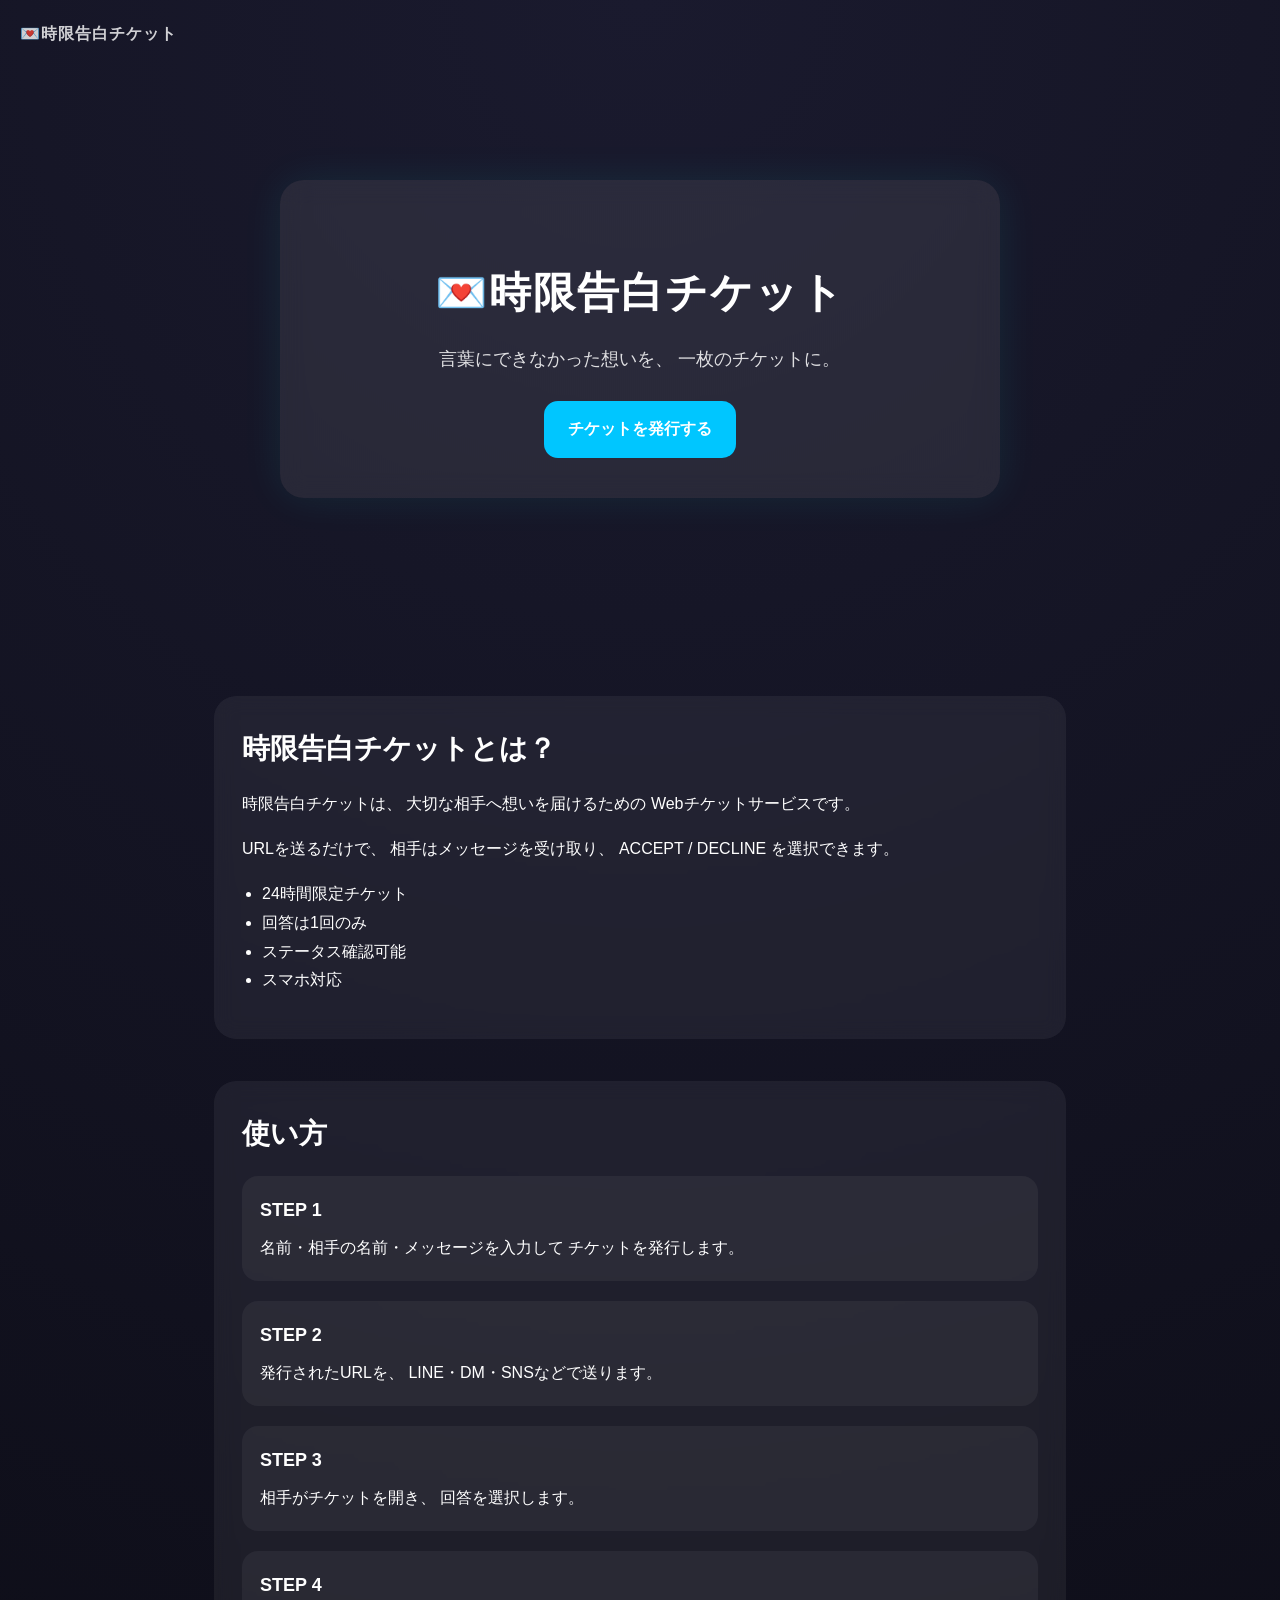
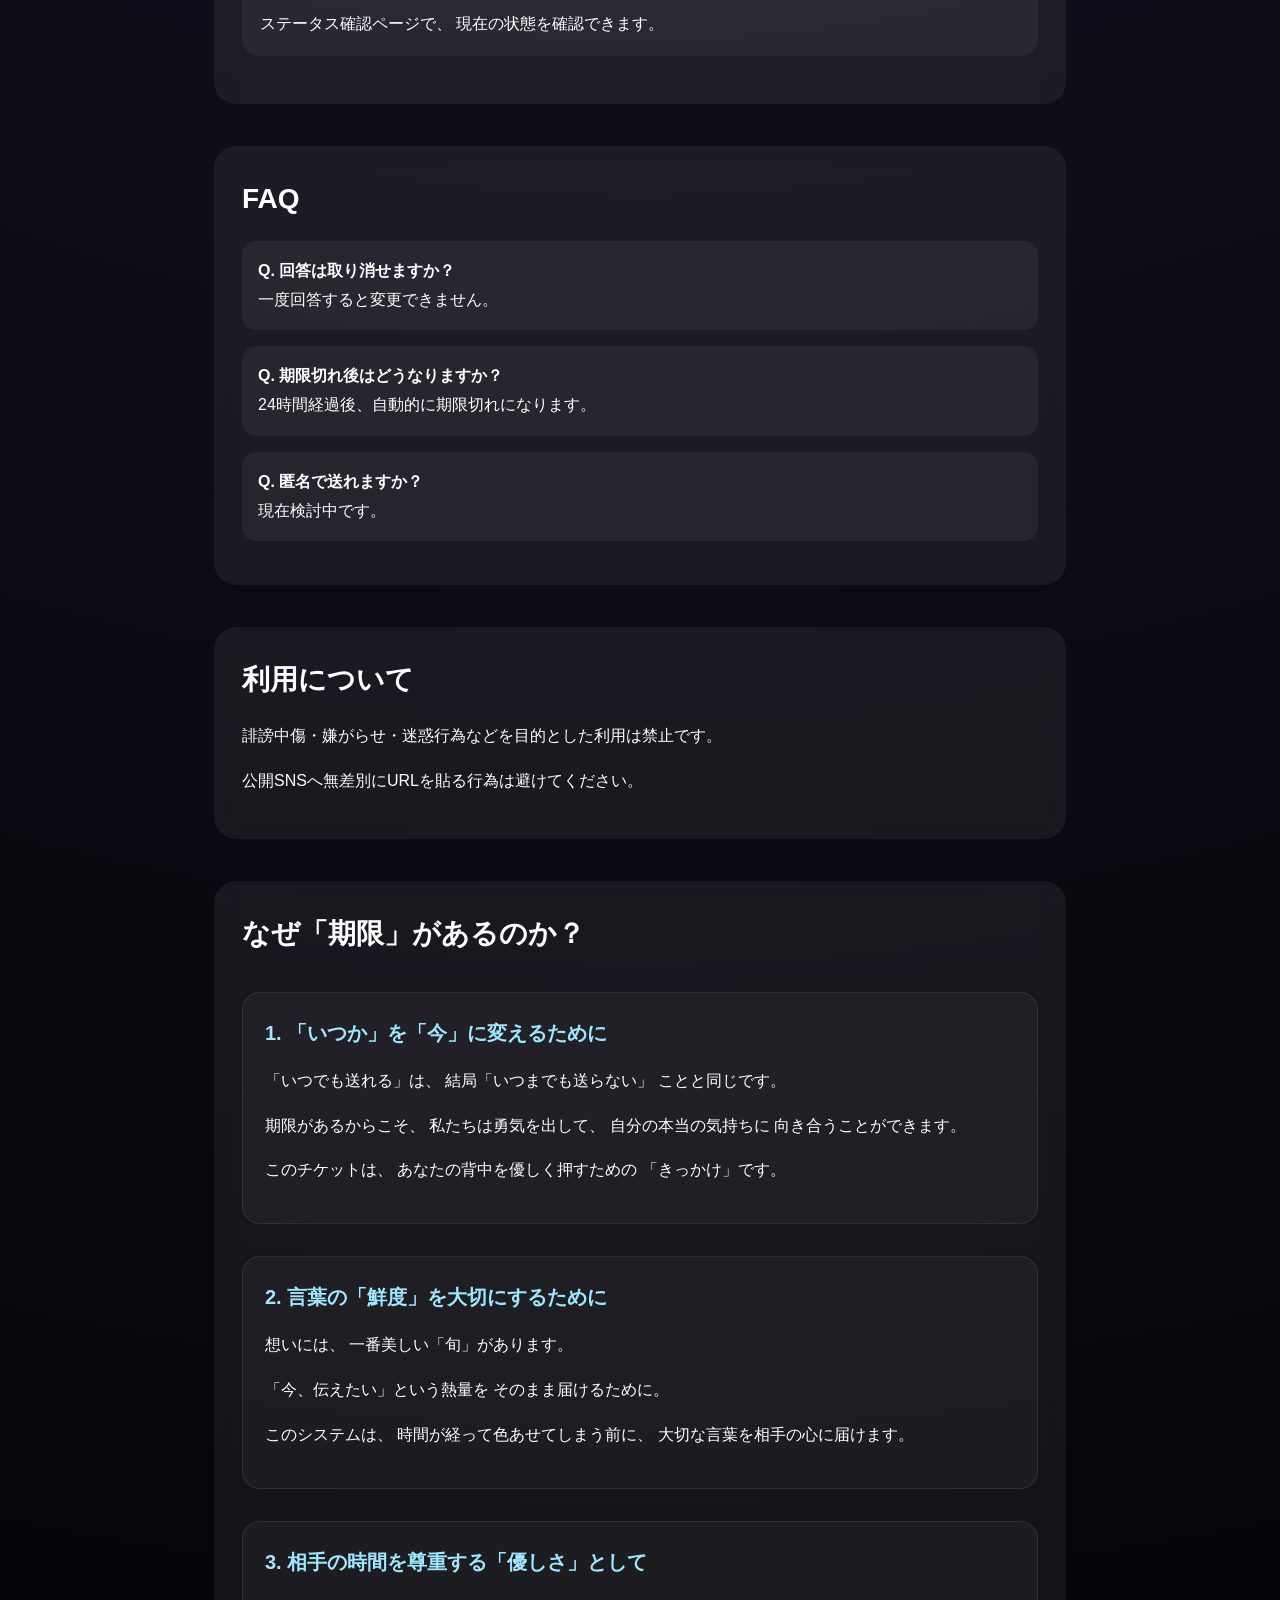
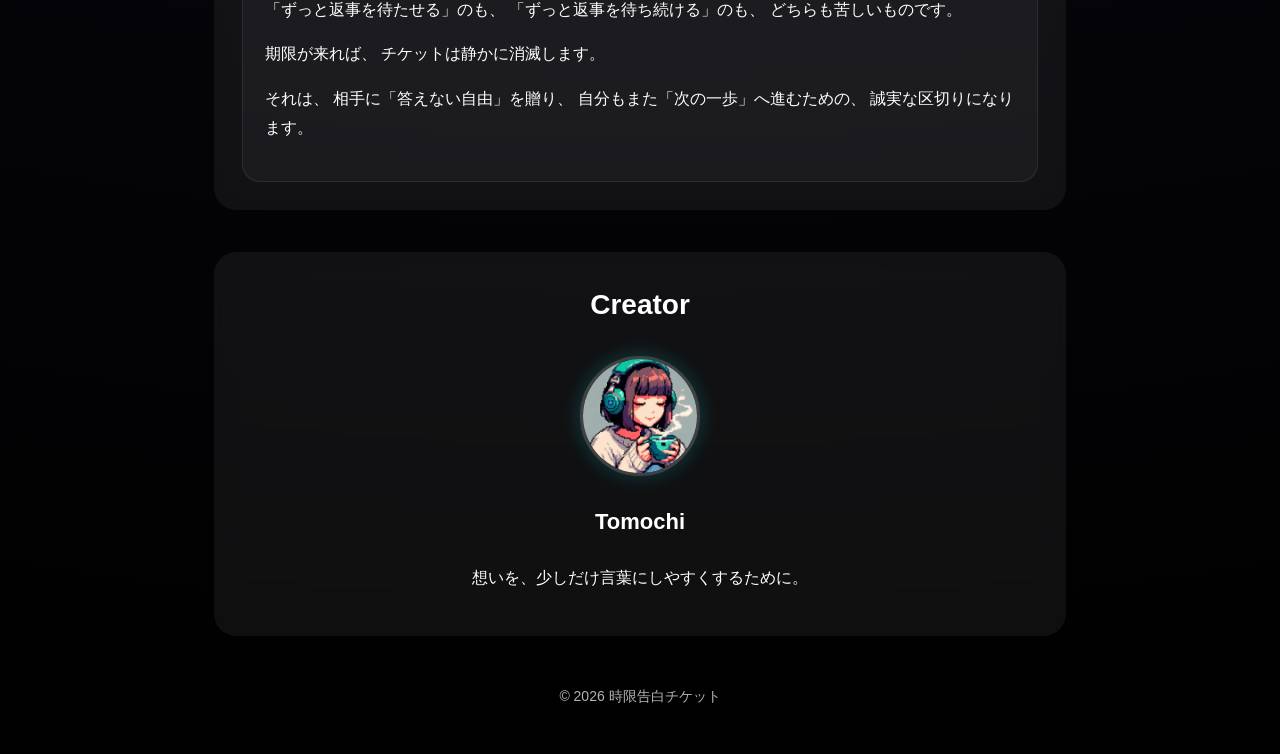
==== about.html @ 3f628248 "Update about.html" ====
<!DOCTYPE html>
<html lang="ja">
<head>
<meta charset="UTF-8">
<meta name="viewport" content="width=device-width, initial-scale=1.0">

  <link
  rel="icon"
  type="image/png"
  href="favicon.png">
  
<title>⏰時限告白チケット | About</title>

<style>
*{
  box-sizing:border-box;
}

body{
  margin:0;
  font-family:sans-serif;
  background:
    radial-gradient(circle at top,#1a1a2e,#000);
  color:white;
  line-height:1.8;
}

.container{
  width:100%;
  max-width:900px;
  margin:auto;
  padding:24px;
}

.hero{
  min-height:70vh;
  display:flex;
  align-items:center;
  justify-content:center;
  text-align:center;
}

.hero-box{
  width:100%;
  max-width:720px;
  padding:40px 28px;
  border-radius:24px;
  background:rgba(255,255,255,0.08);
  backdrop-filter:blur(12px);
  box-shadow:0 0 40px rgba(0,255,255,0.08);
}

h1{
  font-size:42px;
  margin-bottom:12px;
  letter-spacing:2px;
}

.subtitle{
  font-size:18px;
  opacity:0.85;
}

.section{
  margin-top:42px;
  padding:28px;
  border-radius:22px;
  background:rgba(255,255,255,0.06);
  backdrop-filter:blur(10px);
}

.section h2{
  margin-top:0;
  font-size:28px;
  margin-bottom:16px;
}

.step{
  margin-bottom:20px;
  padding:18px;
  border-radius:16px;
  background:rgba(255,255,255,0.05);
}

.step-title{
  font-weight:bold;
  margin-bottom:8px;
  font-size:18px;
}

.faq{
  margin-bottom:16px;
  padding:16px;
  border-radius:14px;
  background:rgba(255,255,255,0.05);
}

.footer{
  text-align:center;
  margin:48px 0 20px;
  opacity:0.7;
  font-size:14px;
}

.button-area{
  margin-top:26px;
}

.button{
  display:inline-block;
  padding:14px 24px;
  border-radius:14px;
  text-decoration:none;
  background:#00c6ff;
  color:white;
  font-weight:bold;
  transition:0.2s;
}

.button:hover{
  transform:scale(1.05);
}

ul{
  padding-left:20px;
}

@media(max-width:600px){

  h1{
    font-size:32px;
  }

  .hero-box{
    padding:28px 20px;
  }

  .section{
    padding:22px;
  }
}
.creator{

  text-align:center;
}

.creator-icon{

  width:120px;
  height:120px;

  border-radius:50%;

  object-fit:cover;

  margin-top:10px;

  border:3px solid rgba(255,255,255,0.2);

  box-shadow:0 0 20px rgba(0,255,255,0.2);
}

.creator-name{

  font-size:22px;
  font-weight:bold;

  margin-top:16px;
}
.home-link{

  position:fixed;

  top:20px;
  left:20px;

  color:white;

  text-decoration:none;

  font-weight:bold;

  letter-spacing:1px;

  opacity:0.8;

  z-index:1000;
}

.home-link:hover{

  opacity:1;
}  

.concept-block{

  margin-top:32px;

  padding:22px;

  border-radius:18px;

  background:
    rgba(255,255,255,0.04);

  border:
    1px solid rgba(255,255,255,0.08);
}

.concept-title{

  font-size:20px;

  font-weight:bold;

  margin-bottom:14px;

  color:#9fe7ff;
}
  
</style>
</head>

<body>
  <a href="index.html" class="home-link">
  💌時限告白チケット
</a>

<div class="container">

  <section class="hero">

    <div class="hero-box">

      <h1>💌時限告白チケット</h1>

      <div class="subtitle">
        言葉にできなかった想いを、
        一枚のチケットに。
      </div>

      <div class="button-area">
        <a class="button" href="index.html">
          チケットを発行する
        </a>
      </div>

    </div>

  </section>

  <section class="section">

    <h2>時限告白チケットとは？</h2>

    <p>
      時限告白チケットは、
      大切な相手へ想いを届けるための
      Webチケットサービスです。
    </p>

    <p>
      URLを送るだけで、
      相手はメッセージを受け取り、
      ACCEPT / DECLINE を選択できます。
    </p>

    <ul>
      <li>24時間限定チケット</li>
      <li>回答は1回のみ</li>
      <li>ステータス確認可能</li>
      <li>スマホ対応</li>
    </ul>

  </section>

  <section class="section">

    <h2>使い方</h2>

    <div class="step">
      <div class="step-title">
        STEP 1
      </div>

      名前・相手の名前・メッセージを入力して
      チケットを発行します。
    </div>

    <div class="step">
      <div class="step-title">
        STEP 2
      </div>

      発行されたURLを、
      LINE・DM・SNSなどで送ります。
    </div>

    <div class="step">
      <div class="step-title">
        STEP 3
      </div>

      相手がチケットを開き、
      回答を選択します。
    </div>

    <div class="step">
      <div class="step-title">
        STEP 4
      </div>

      ステータス確認ページで、
      現在の状態を確認できます。
    </div>

  </section>

  <section class="section">

    <h2>FAQ</h2>

    <div class="faq">
      <strong>Q. 回答は取り消せますか？</strong><br>
      一度回答すると変更できません。
    </div>

    <div class="faq">
      <strong>Q. 期限切れ後はどうなりますか？</strong><br>
      24時間経過後、自動的に期限切れになります。
    </div>

    <div class="faq">
      <strong>Q. 匿名で送れますか？</strong><br>
      現在検討中です。
    </div>

  </section>

  <section class="section">

    <h2>利用について</h2>

    <p>
      誹謗中傷・嫌がらせ・迷惑行為などを目的とした利用は禁止です。
    </p>

    <p>
      公開SNSへ無差別にURLを貼る行為は避けてください。
    </p>

  </section>
<section class="section concept">

  <h2>
    なぜ「期限」があるのか？
  </h2>

  <div class="concept-block">

    <div class="concept-title">
      1. 「いつか」を「今」に変えるために
    </div>

    <p>
      「いつでも送れる」は、
      結局「いつまでも送らない」
      ことと同じです。
    </p>

    <p>
      期限があるからこそ、
      私たちは勇気を出して、
      自分の本当の気持ちに
      向き合うことができます。
    </p>

    <p>
      このチケットは、
      あなたの背中を優しく押すための
      「きっかけ」です。
    </p>

  </div>

  <div class="concept-block">

    <div class="concept-title">
      2. 言葉の「鮮度」を大切にするために
    </div>

    <p>
      想いには、
      一番美しい「旬」があります。
    </p>

    <p>
      「今、伝えたい」という熱量を
      そのまま届けるために。
    </p>

    <p>
      このシステムは、
      時間が経って色あせてしまう前に、
      大切な言葉を相手の心に届けます。
    </p>

  </div>

  <div class="concept-block">

    <div class="concept-title">
      3. 相手の時間を尊重する「優しさ」として
    </div>

    <p>
      「ずっと返事を待たせる」のも、
      「ずっと返事を待ち続ける」のも、
      どちらも苦しいものです。
    </p>

    <p>
      期限が来れば、
      チケットは静かに消滅します。
    </p>

    <p>
      それは、
      相手に「答えない自由」を贈り、
      自分もまた「次の一歩」へ進むための、
      誠実な区切りになります。
    </p>

  </div>

</section>
<section class="section creator">

  <h2>Creator</h2>

  <img
    src="icon.jpg"
    class="creator-icon">

  <p class="creator-name">
    Tomochi
  </p>

  <p>
    想いを、少しだけ言葉にしやすくするために。
  </p>

</section>

  <div class="footer">
    © 2026 時限告白チケット
  </div>

</div>

</body>
</html>
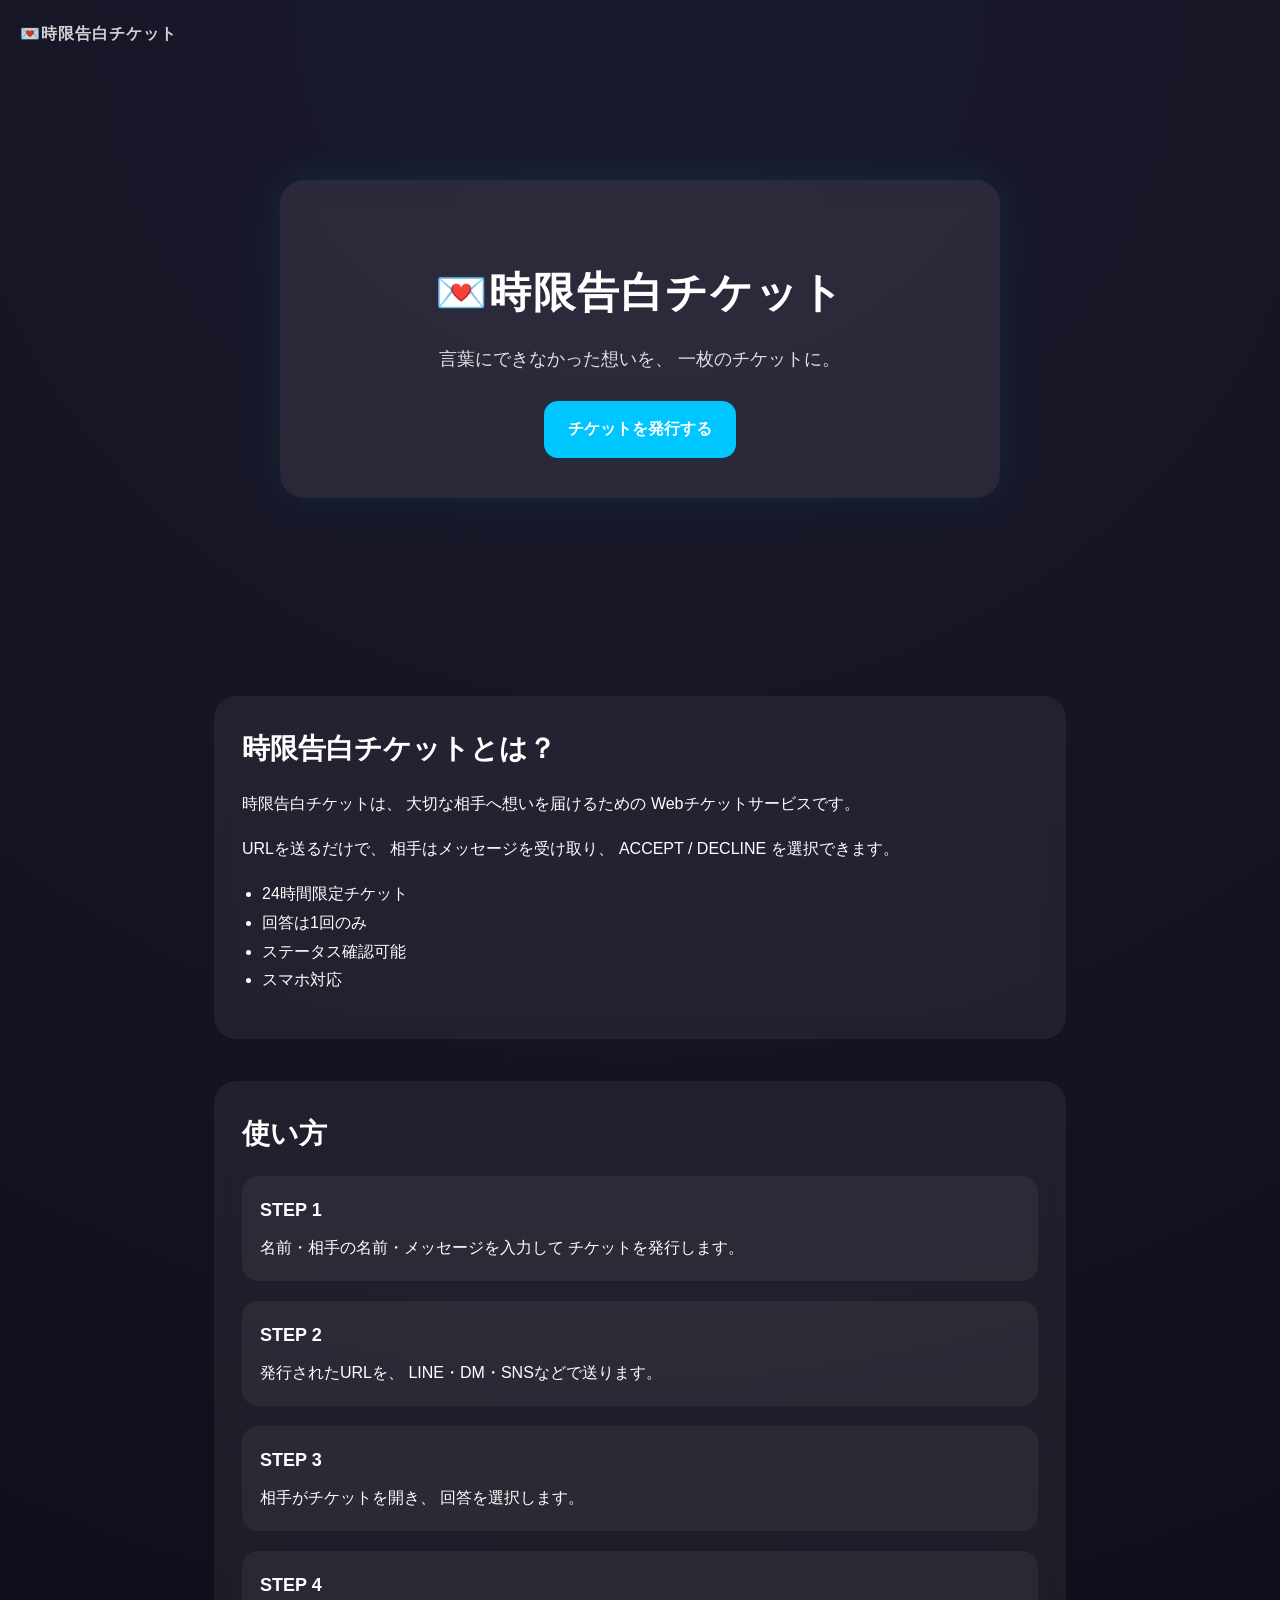
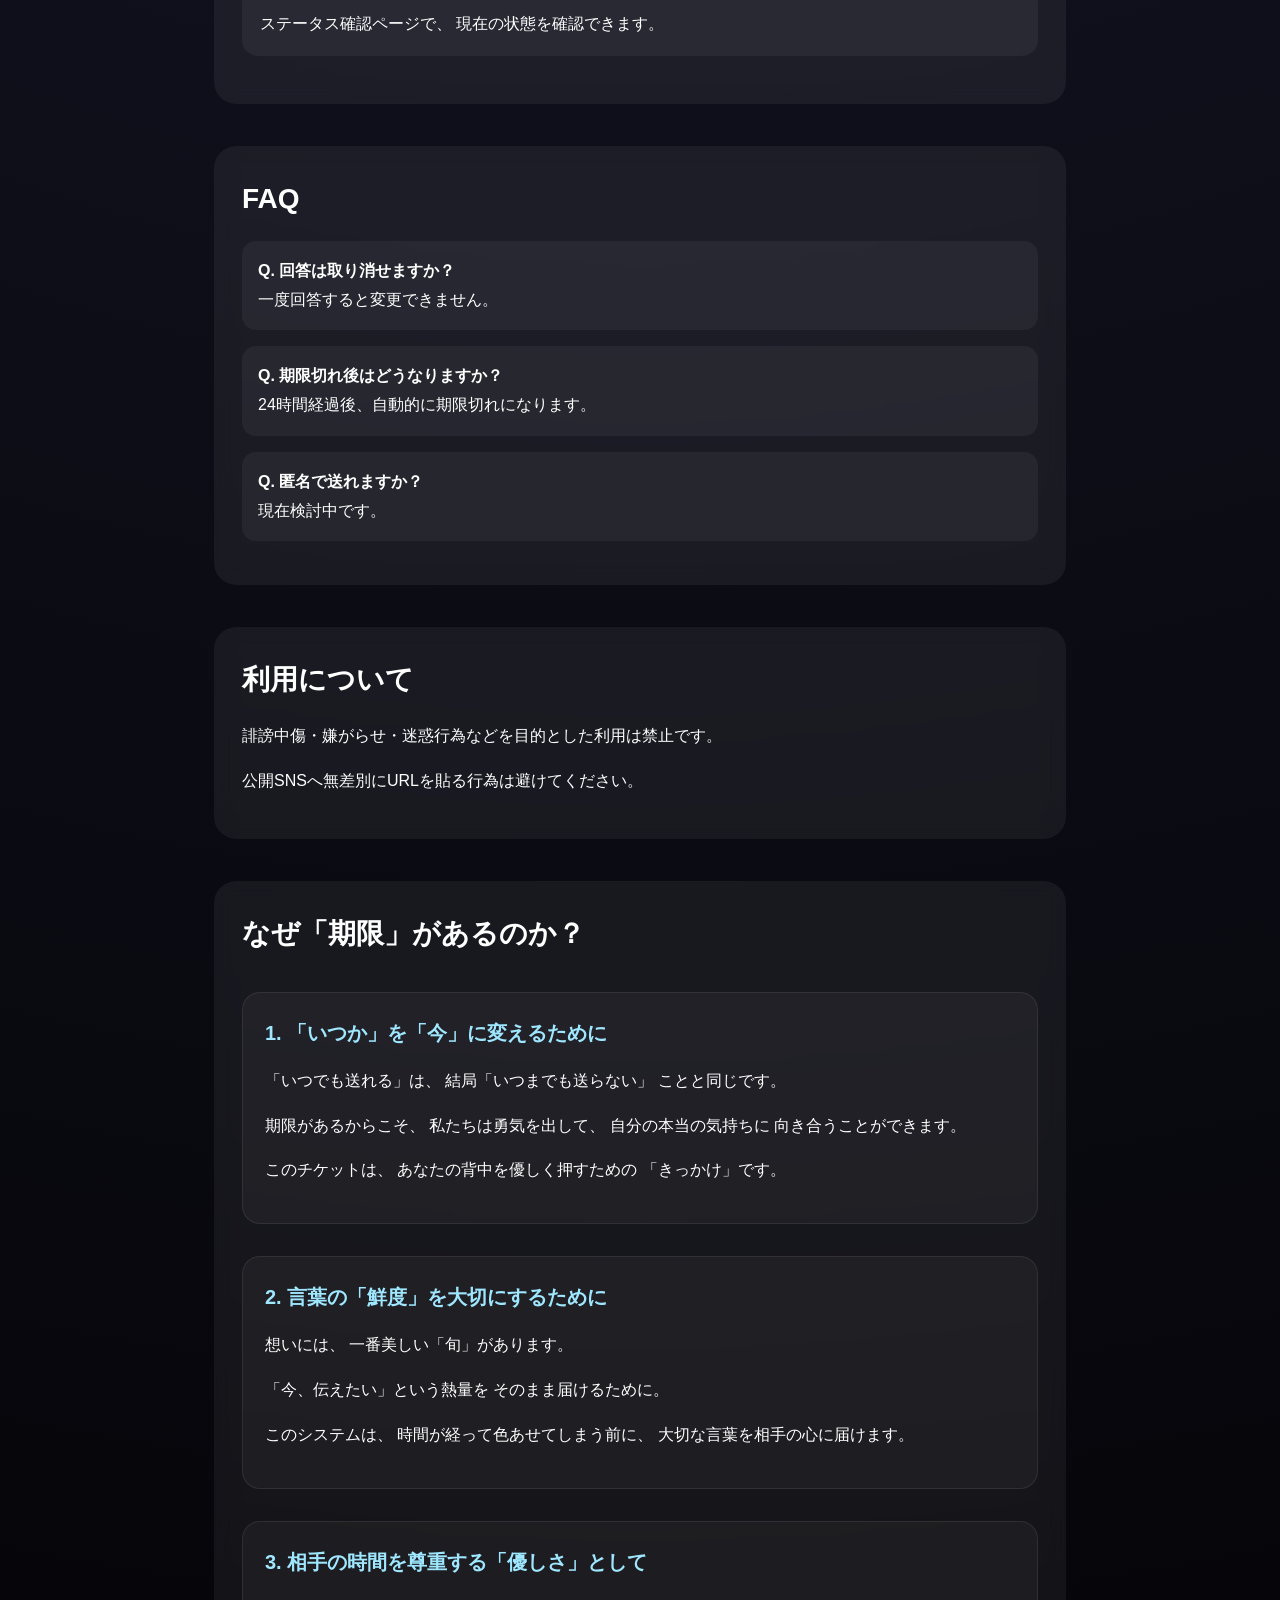
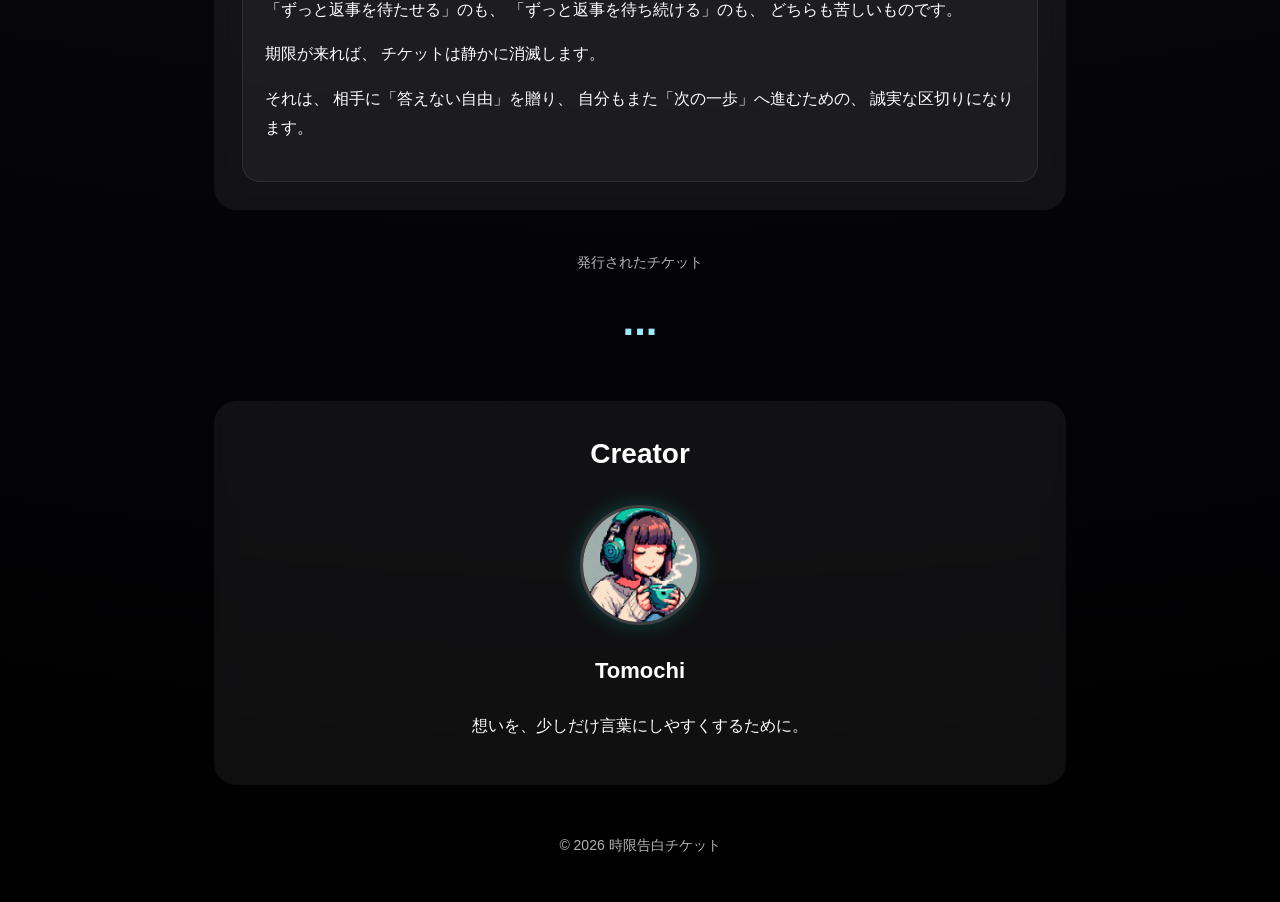
==== commit 3adef776: "Update about.html" ====
--- a/about.html
+++ b/about.html
@@ -2,6 +2,18 @@
 <html lang="ja">
 <head>
 <meta charset="UTF-8">
+    <meta property="og:title"
+content="時限告白チケット">
+
+<meta property="og:description"
+content="あなたに伝えたい想いがあります。">
+
+<meta property="og:image"
+content="https://jigenkokuhaku.github.io/kokuhaku-ticket/ogp.png">
+
+<meta property="og:type"
+content="website">
+  
 <meta name="viewport" content="width=device-width, initial-scale=1.0">
 
   <link
@@ -217,7 +229,32 @@
 
   color:#9fe7ff;
 }
-  
+
+.counter{
+
+  margin-top:40px;
+
+  text-align:center;
+}
+
+.counter-label{
+
+  opacity:0.7;
+
+  margin-bottom:8px;
+
+  font-size:14px;
+}
+
+.counter-number{
+
+  font-size:42px;
+
+  font-weight:bold;
+
+  color:#9fe7ff;
+}
+    
 </style>
 </head>
 
@@ -434,6 +471,23 @@
   </div>
 
 </section>
+
+    <div class="counter">
+
+  <div class="counter-label">
+    発行されたチケット
+  </div>
+
+  <div
+    id="ticketCount"
+    class="counter-number">
+
+    ...
+
+  </div>
+
+</div>
+    
 <section class="section creator">
 
   <h2>Creator</h2>
@@ -458,5 +512,27 @@
 
 </div>
 
+<script>
+
+const GAS_URL =
+"https://script.google.com/macros/s/AKfycbyAucuaQ-jclQmju5wzjUSXbH2aJs_TTDgk-d02H40CBi2WvmLPE1tNK3kdJMwXFIsirQ/exec";
+
+async function loadCount(){
+
+  const res = await fetch(
+    GAS_URL + "?count=1"
+  );
+
+  const data = await res.json();
+
+  document.getElementById(
+    "ticketCount"
+  ).innerText = data.count;
+}
+
+loadCount();
+
+</script>    
+    
 </body>
 </html>
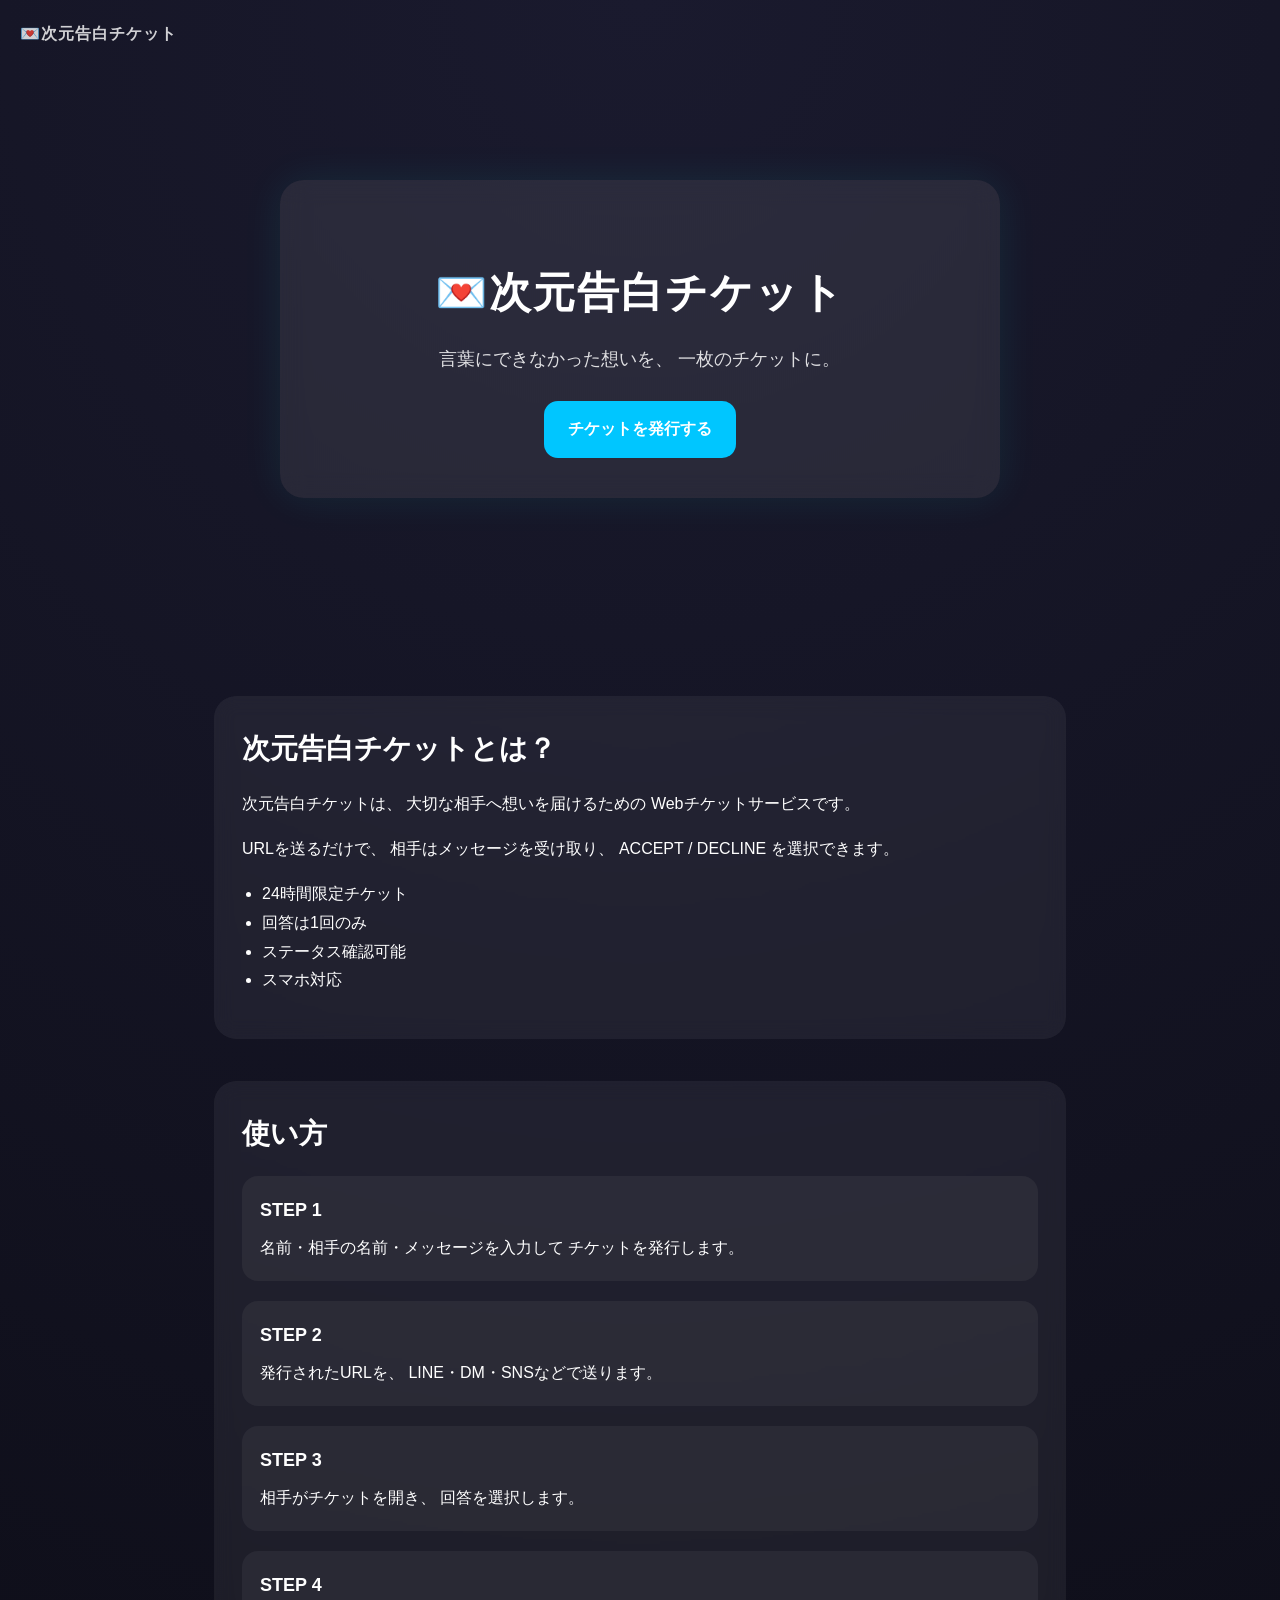
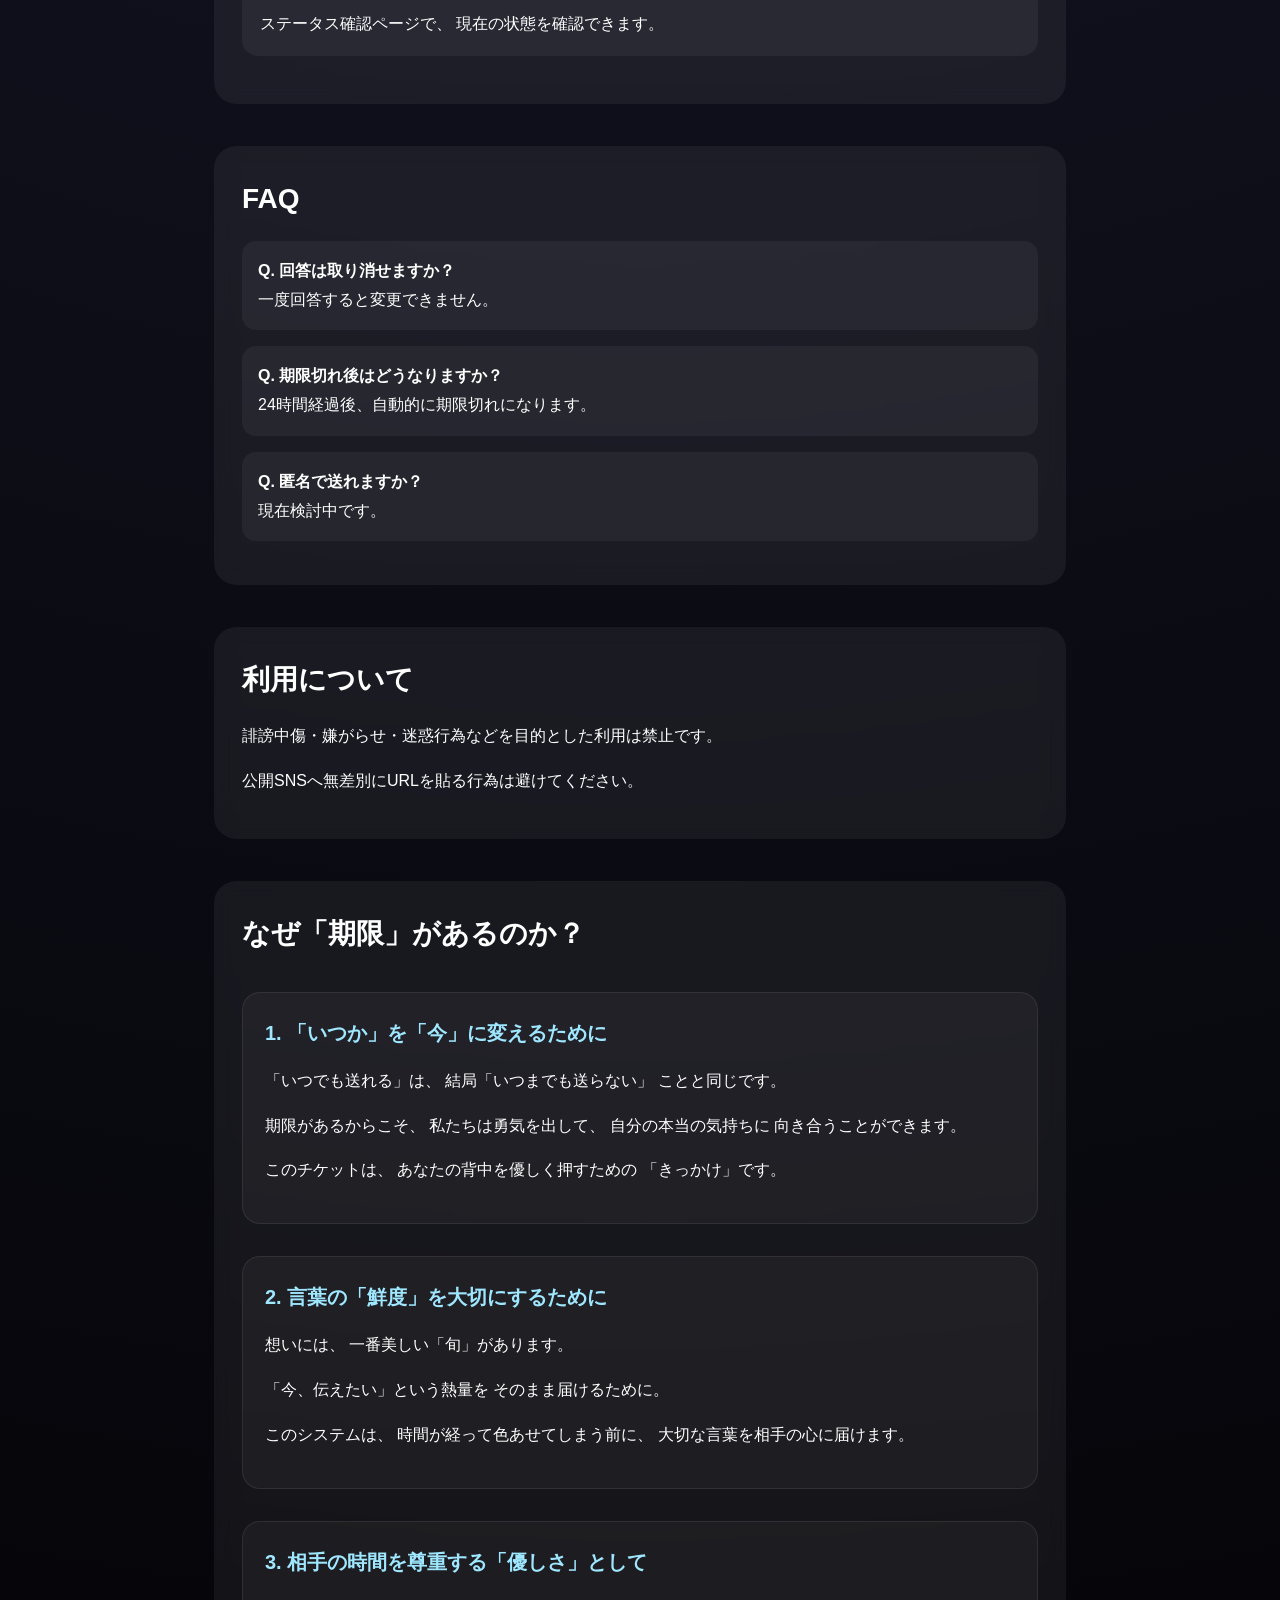
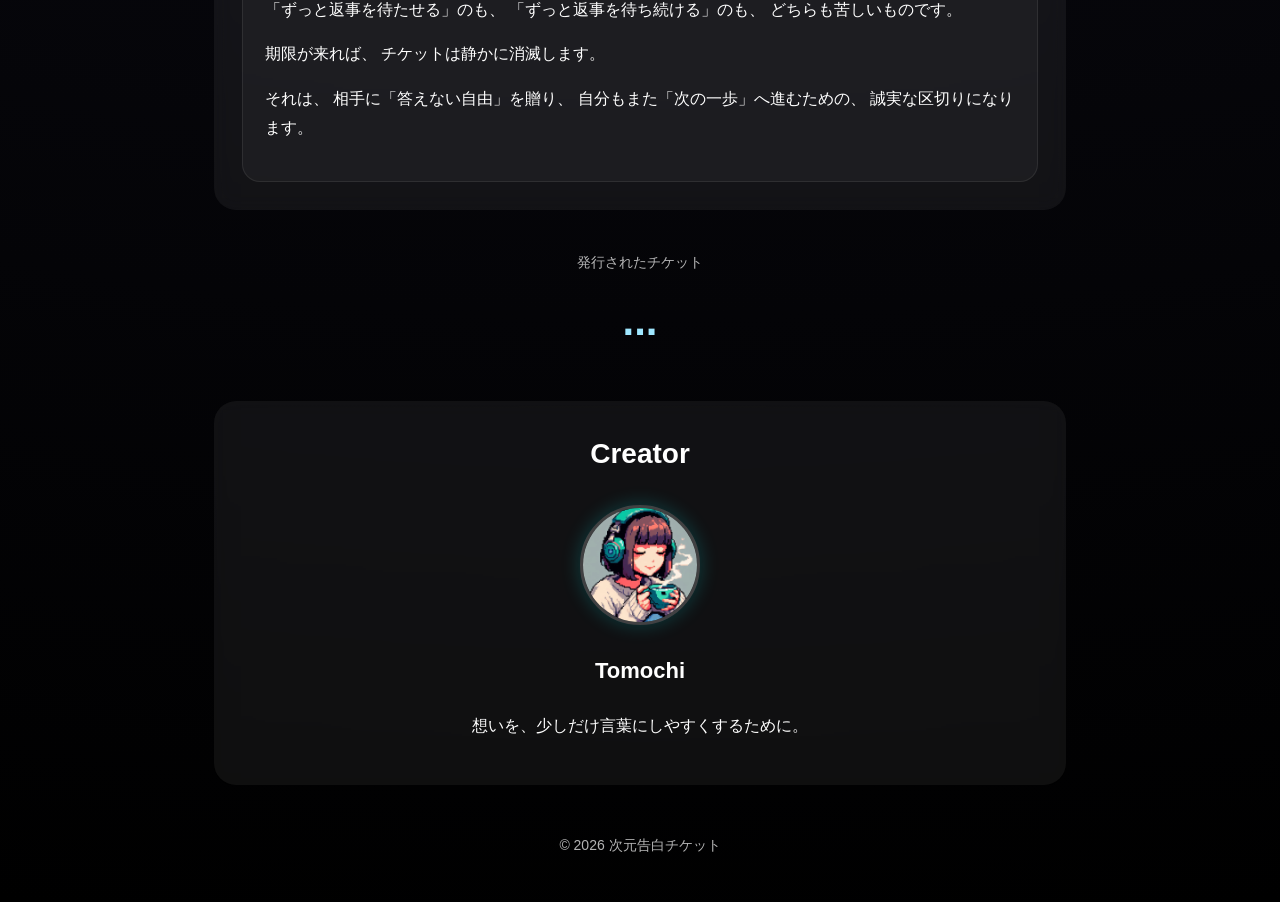
==== commit 5f50ee1e: "Update about.html" ====
--- a/about.html
+++ b/about.html
@@ -3,7 +3,7 @@
 <head>
 <meta charset="UTF-8">
     <meta property="og:title"
-content="時限告白チケット">
+content="次元告白チケット">
 
 <meta property="og:description"
 content="あなたに伝えたい想いがあります。">
@@ -21,7 +21,7 @@
   type="image/png"
   href="favicon.png">
   
-<title>⏰時限告白チケット | About</title>
+<title>⏰次元告白チケット | About</title>
 
 <style>
 *{
@@ -260,7 +260,7 @@
 
 <body>
   <a href="index.html" class="home-link">
-  💌時限告白チケット
+  💌次元告白チケット
 </a>
 
 <div class="container">
@@ -269,7 +269,7 @@
 
     <div class="hero-box">
 
-      <h1>💌時限告白チケット</h1>
+      <h1>💌次元告白チケット</h1>
 
       <div class="subtitle">
         言葉にできなかった想いを、
@@ -288,10 +288,10 @@
 
   <section class="section">
 
-    <h2>時限告白チケットとは？</h2>
-
-    <p>
-      時限告白チケットは、
+    <h2>次元告白チケットとは？</h2>
+
+    <p>
+      次元告白チケットは、
       大切な相手へ想いを届けるための
       Webチケットサービスです。
     </p>
@@ -507,7 +507,7 @@
 </section>
 
   <div class="footer">
-    © 2026 時限告白チケット
+    © 2026 次元告白チケット
   </div>
 
 </div>
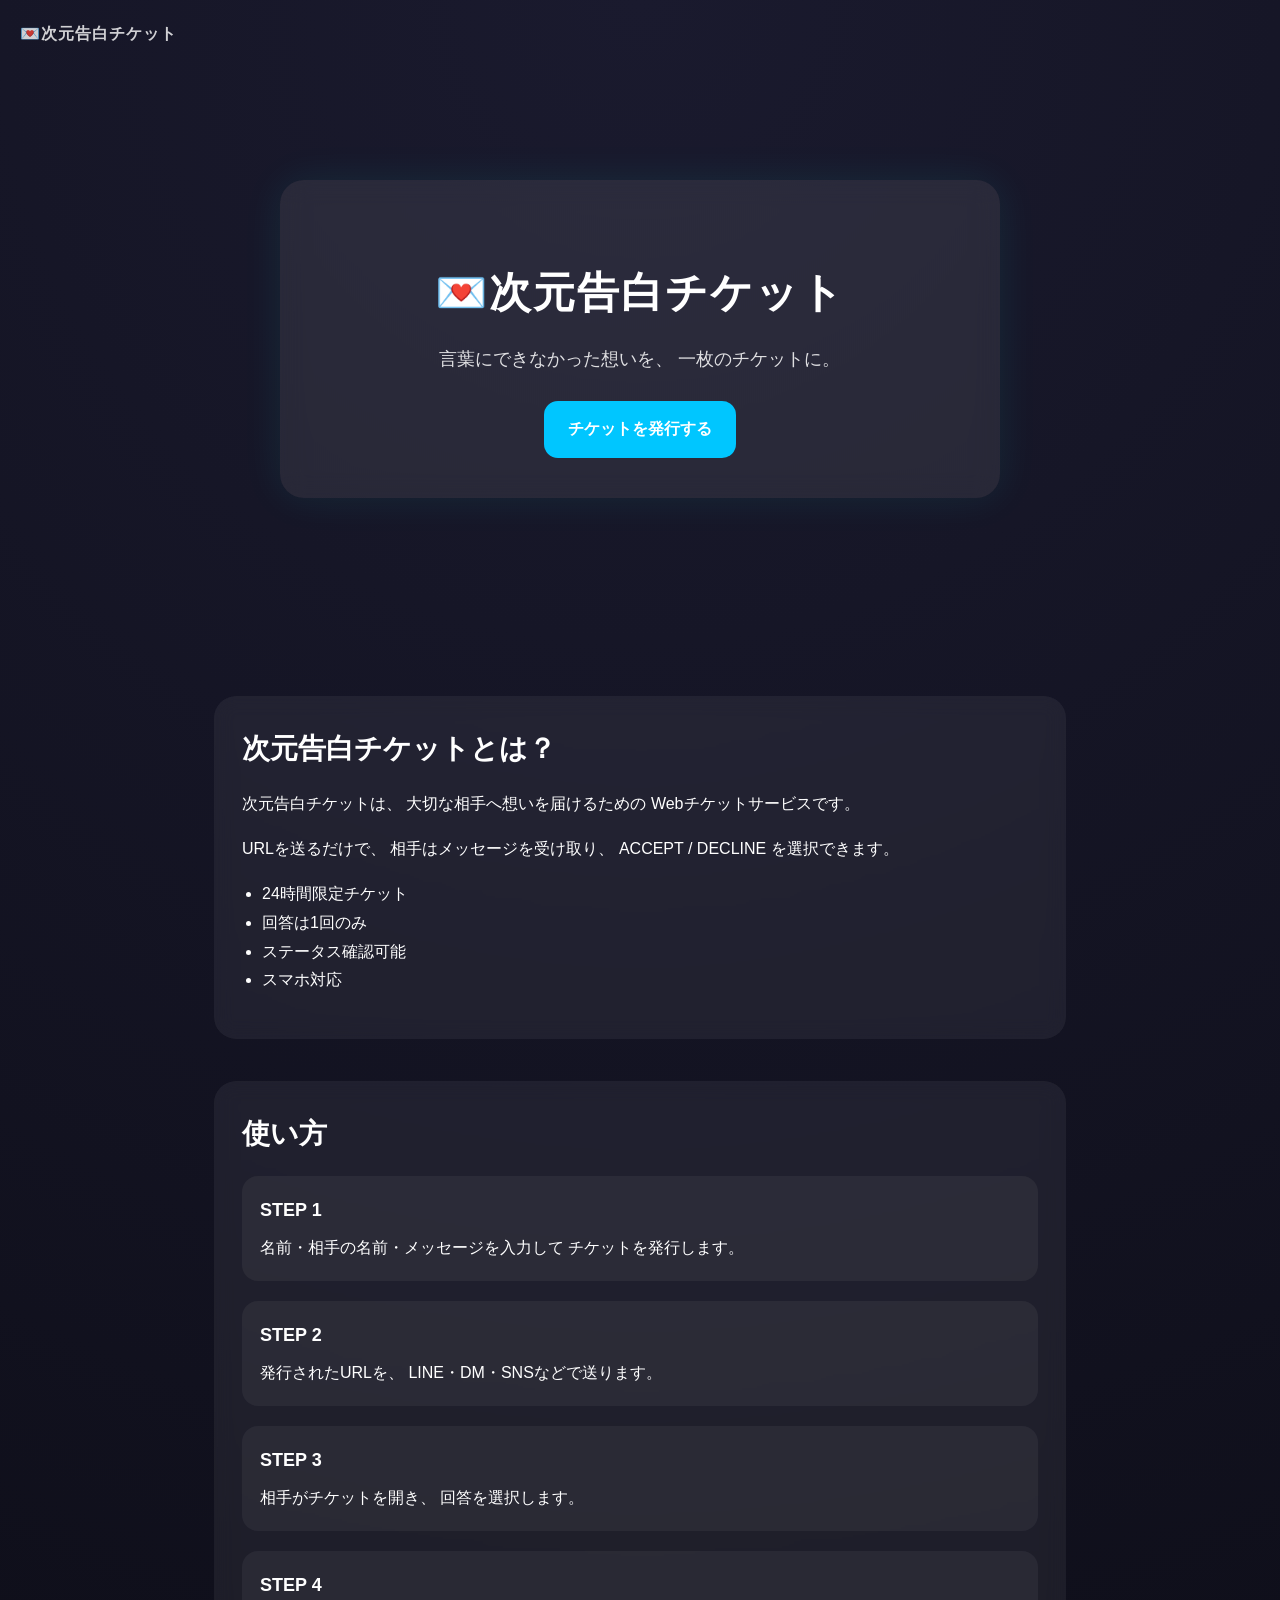
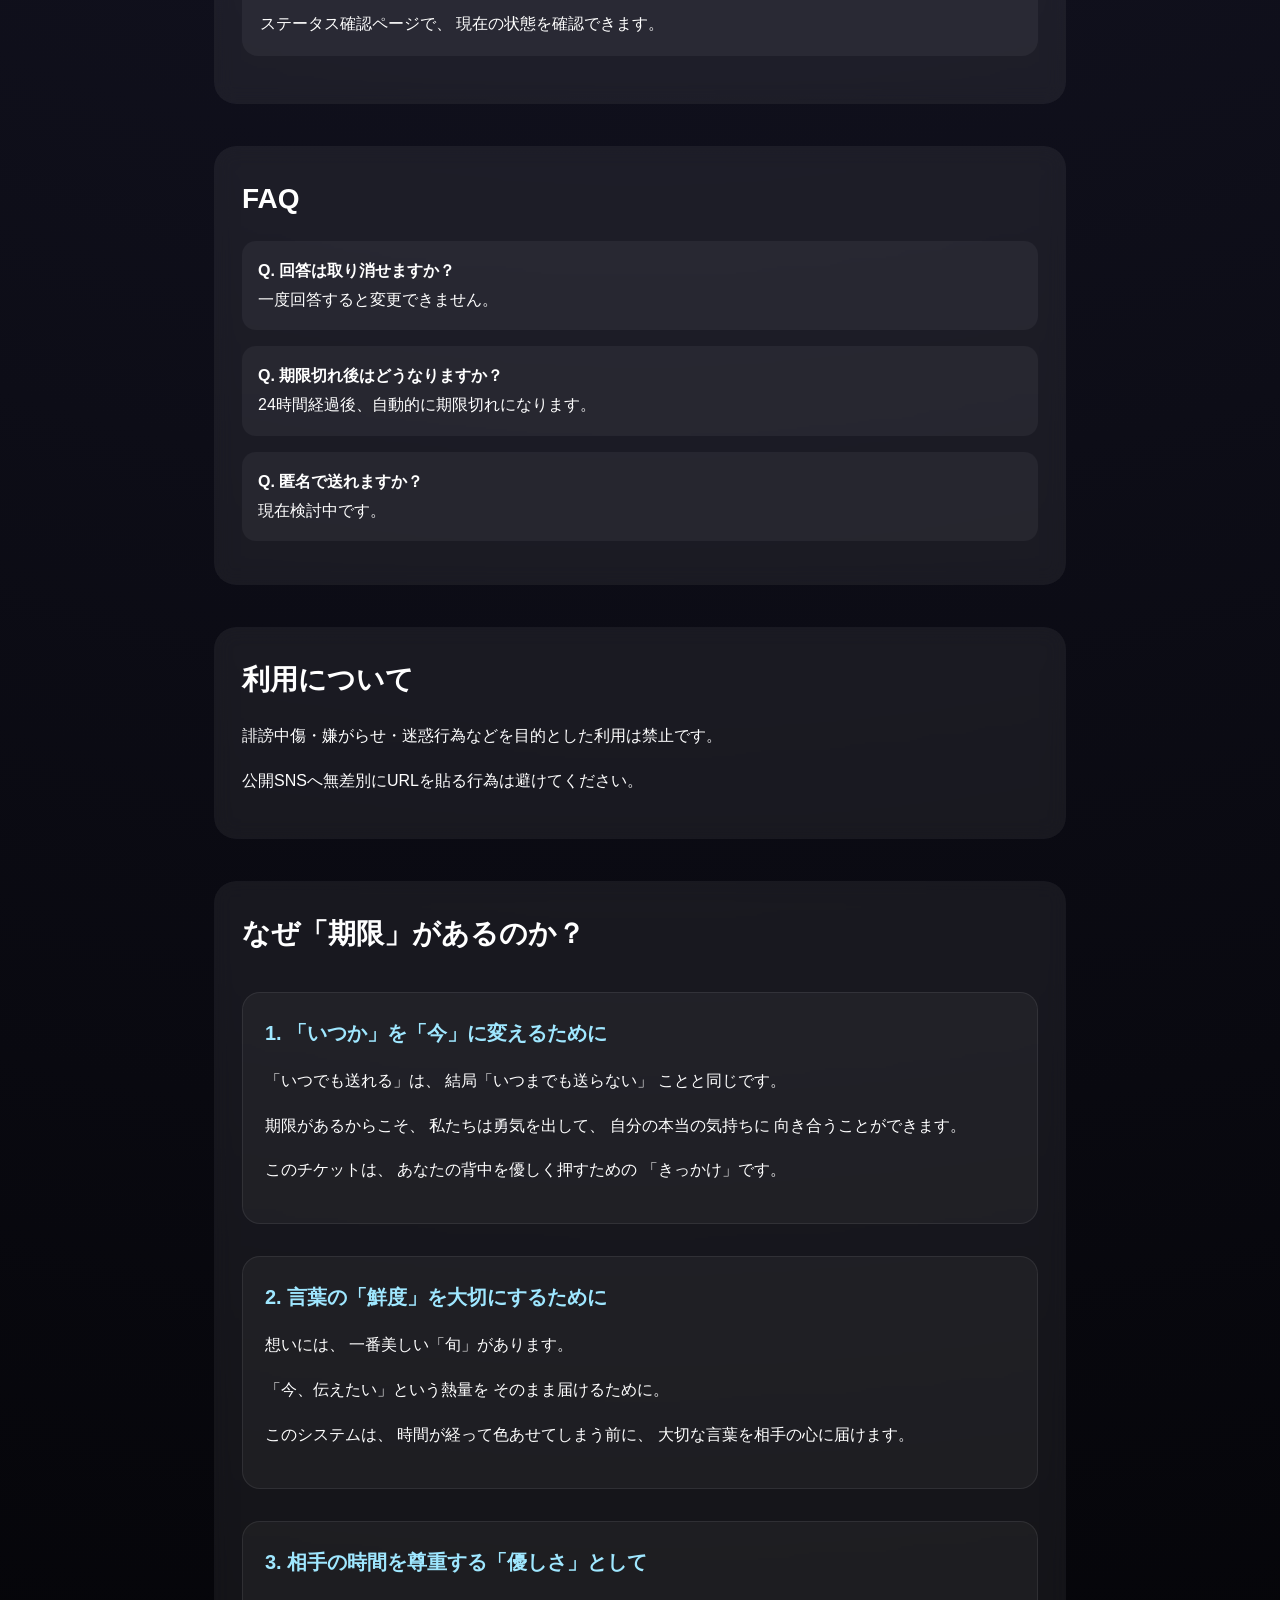
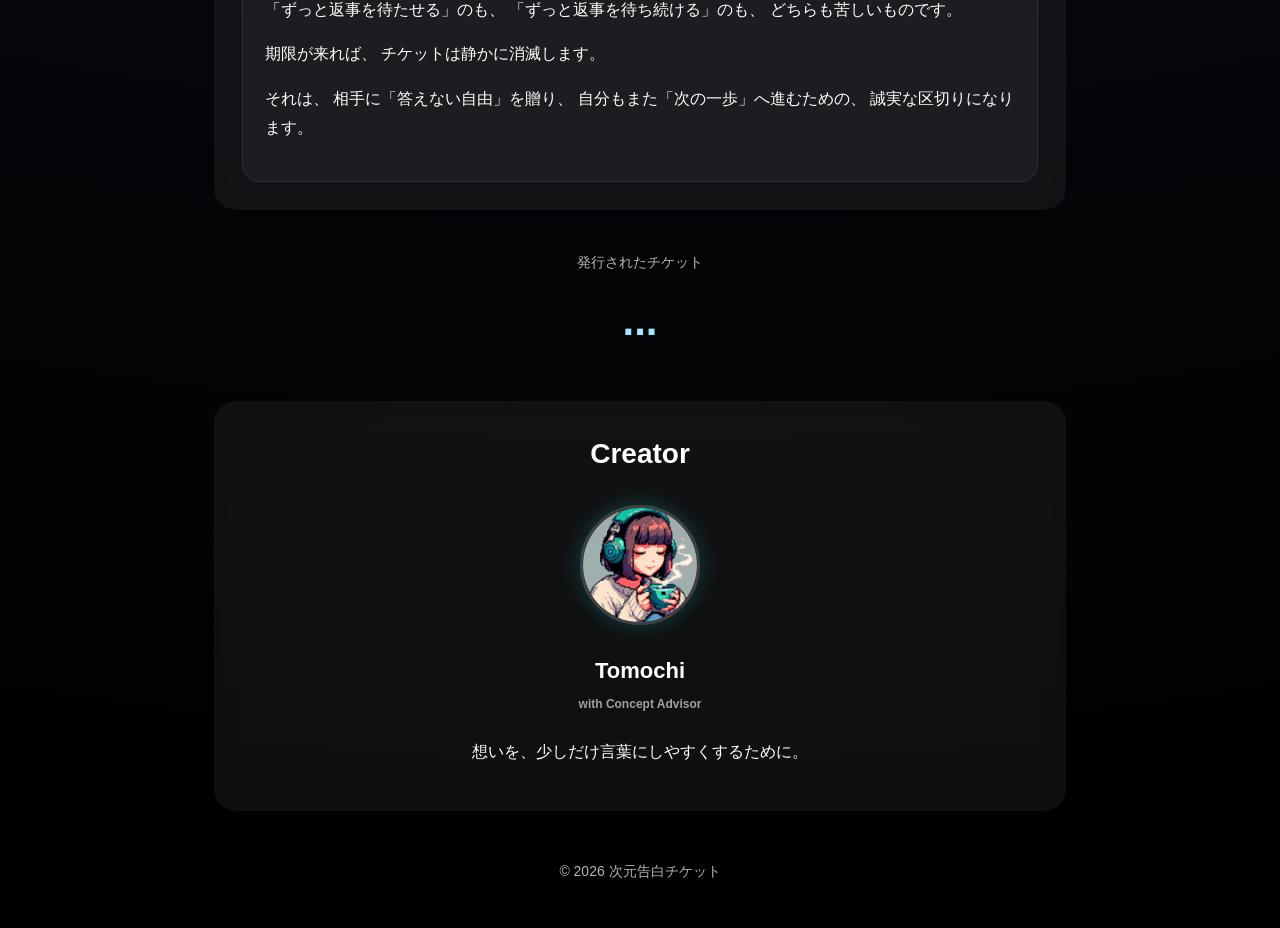
==== commit 672e296f: "Update about.html" ====
--- a/about.html
+++ b/about.html
@@ -254,7 +254,17 @@
 
   color:#9fe7ff;
 }
-    
+
+.mini{
+
+  display:block;
+
+  margin-top:4px;
+
+  font-size:12px;
+
+  opacity:0.6;
+}
 </style>
 </head>
 
@@ -498,6 +508,9 @@
 
   <p class="creator-name">
     Tomochi
+      <span class="mini">
+  with Concept Advisor
+</span>
   </p>
 
   <p>
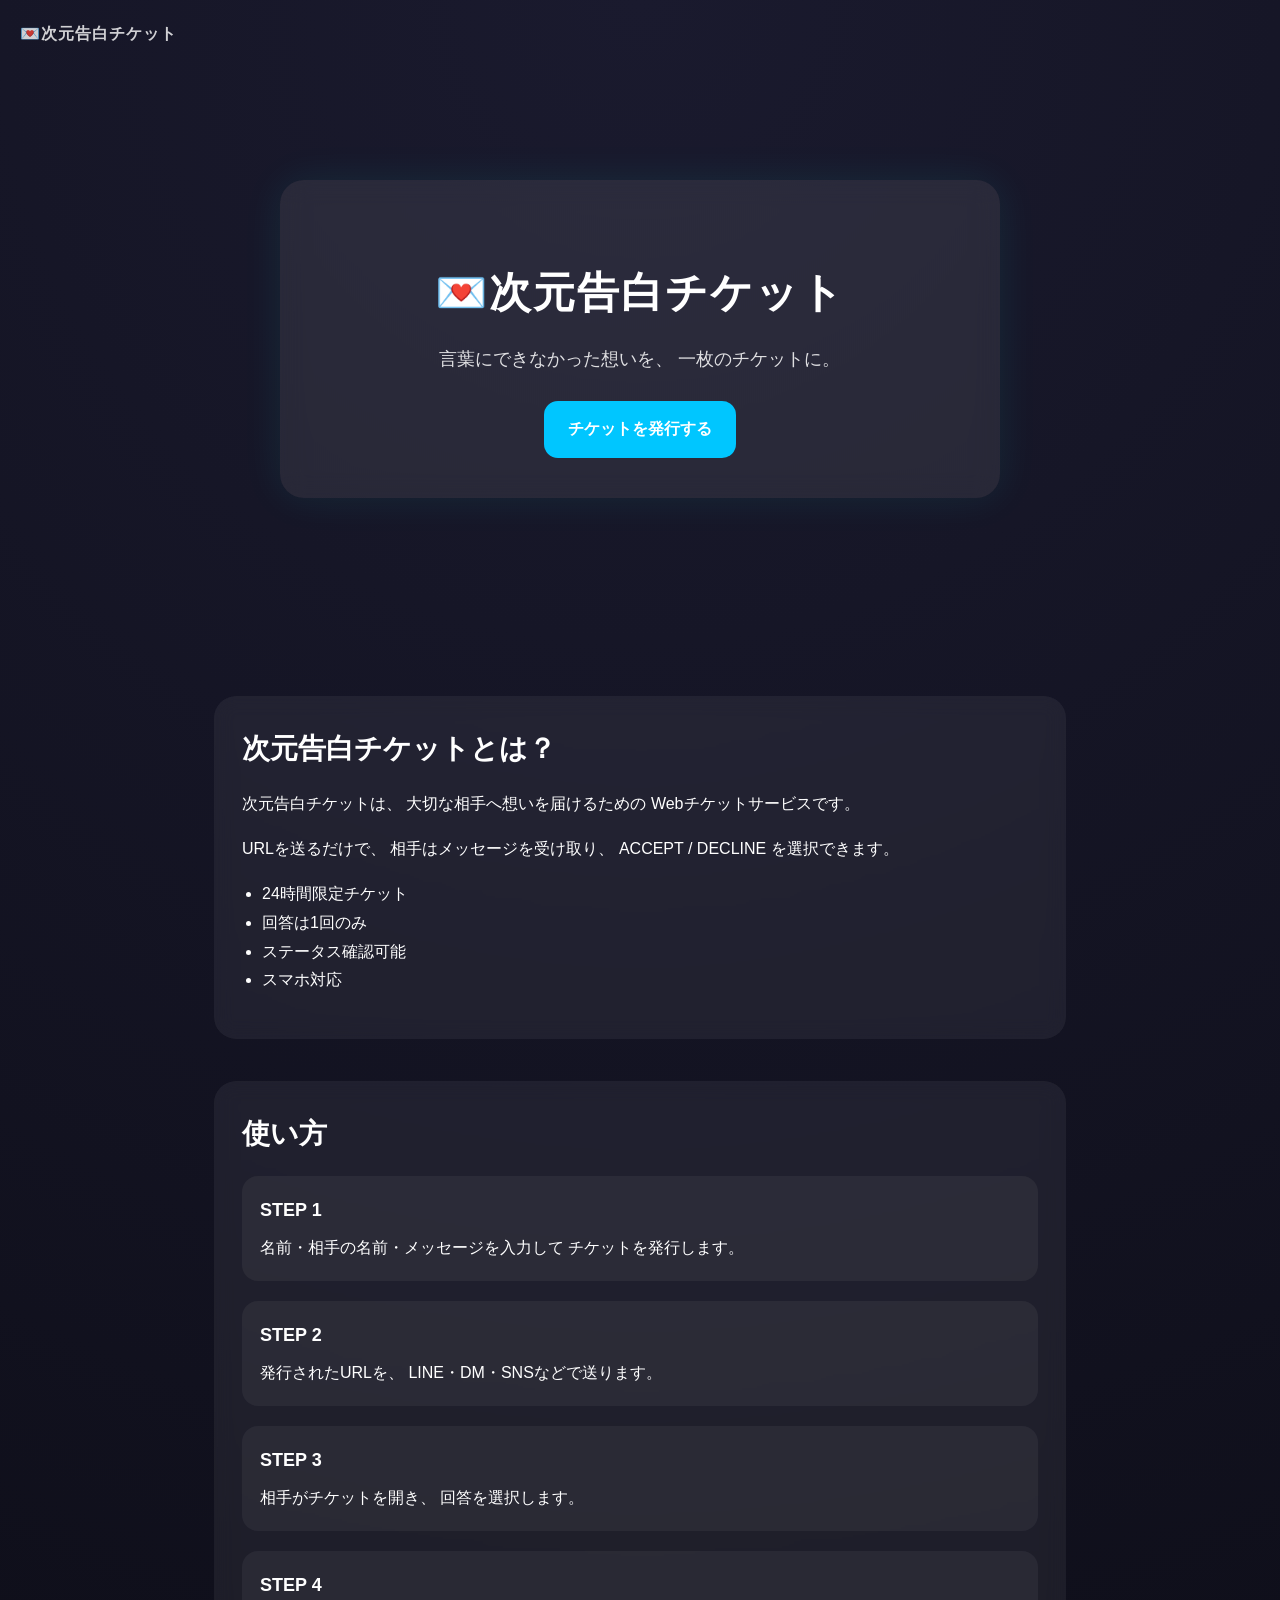
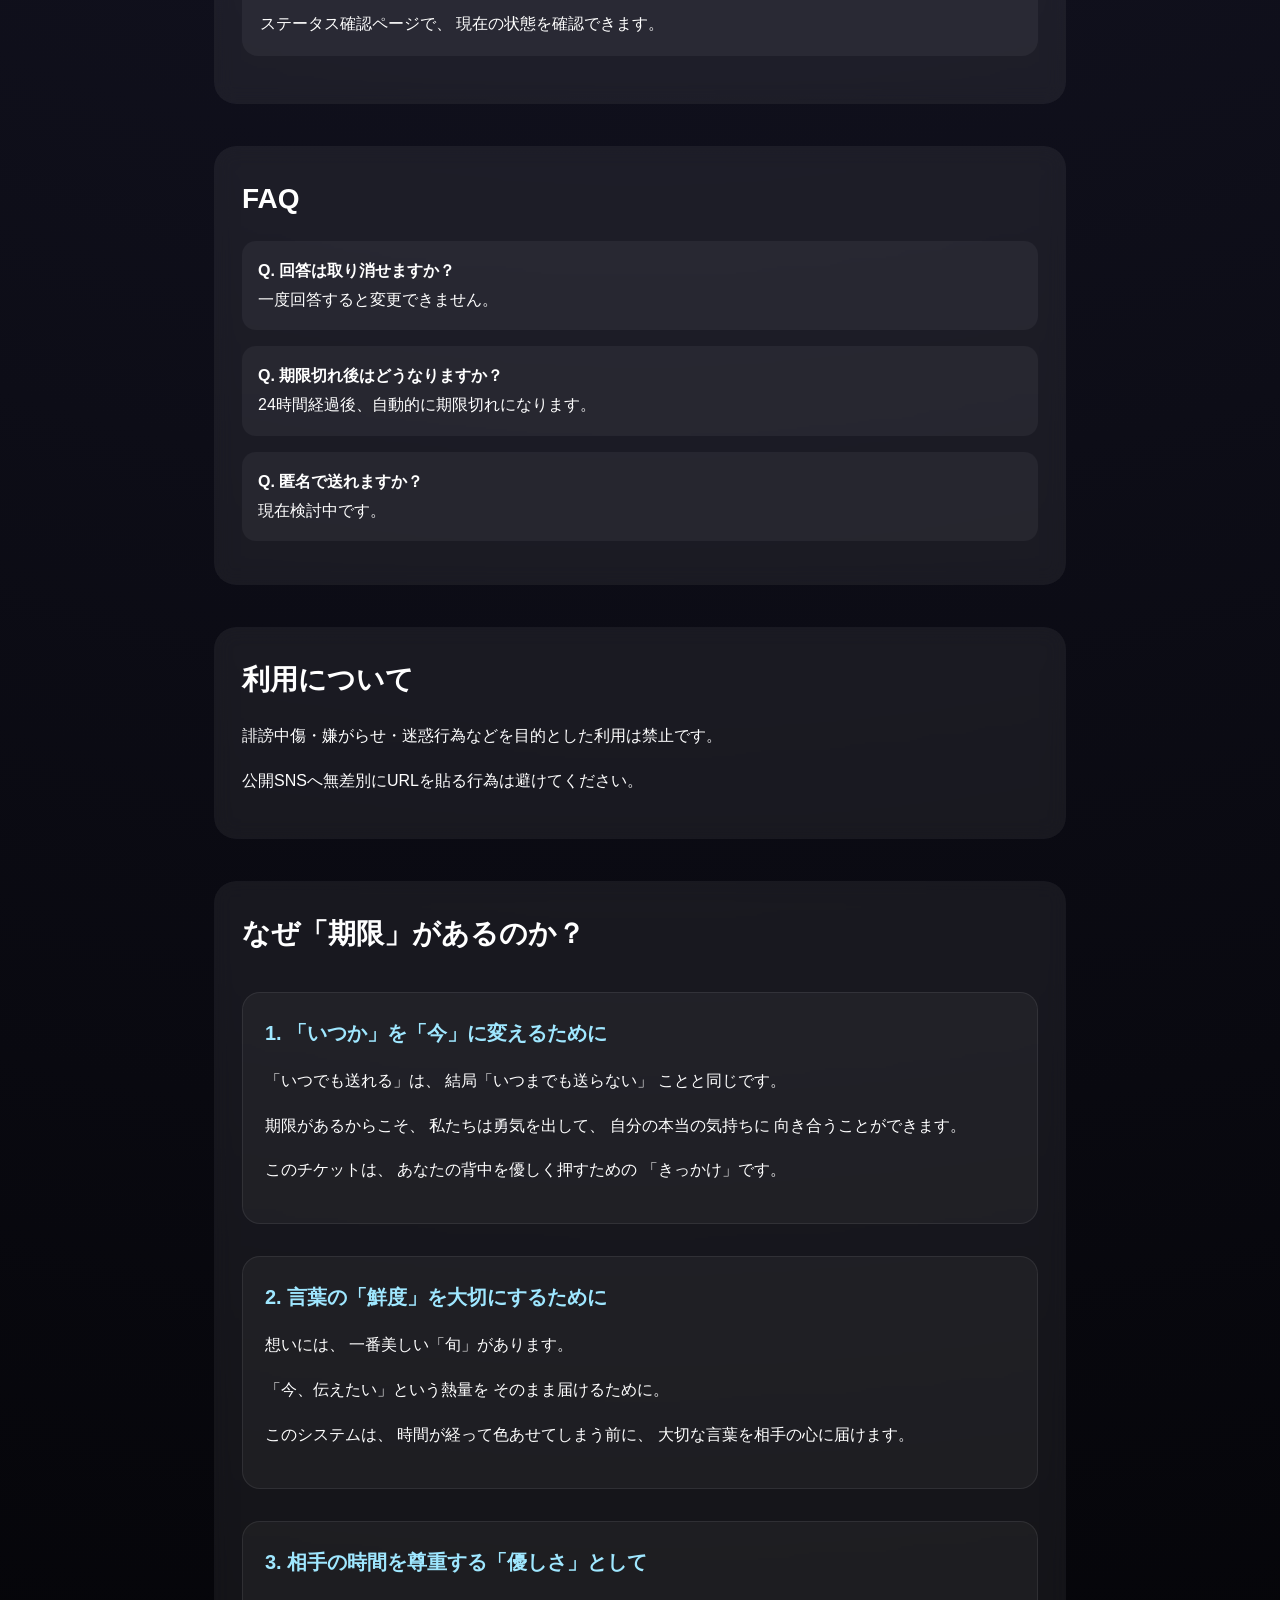
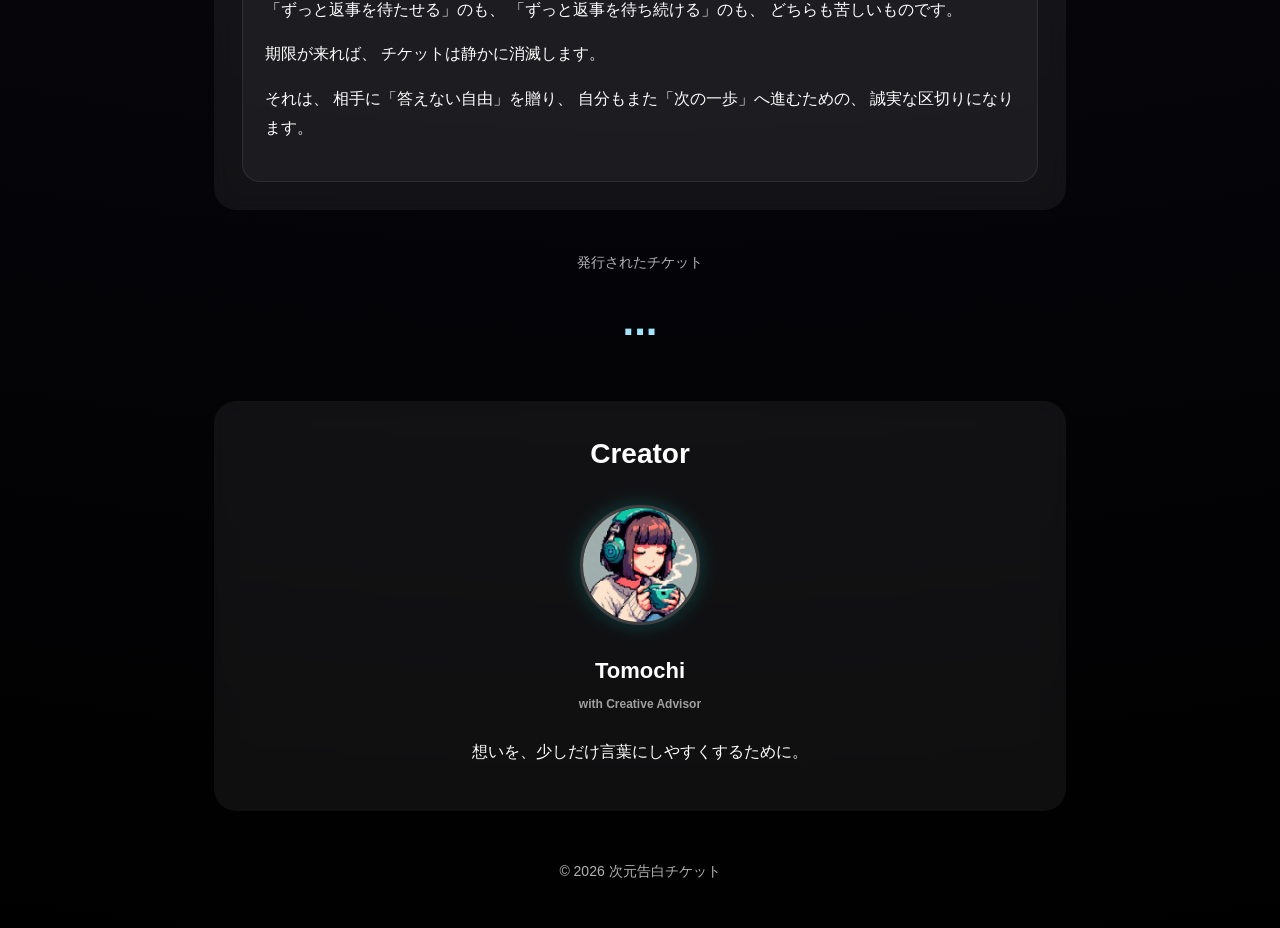
==== commit 2c34a524: "Update about.html" ====
--- a/about.html
+++ b/about.html
@@ -509,7 +509,7 @@
   <p class="creator-name">
     Tomochi
       <span class="mini">
-  with Concept Advisor
+  with Creative Advisor
 </span>
   </p>
 
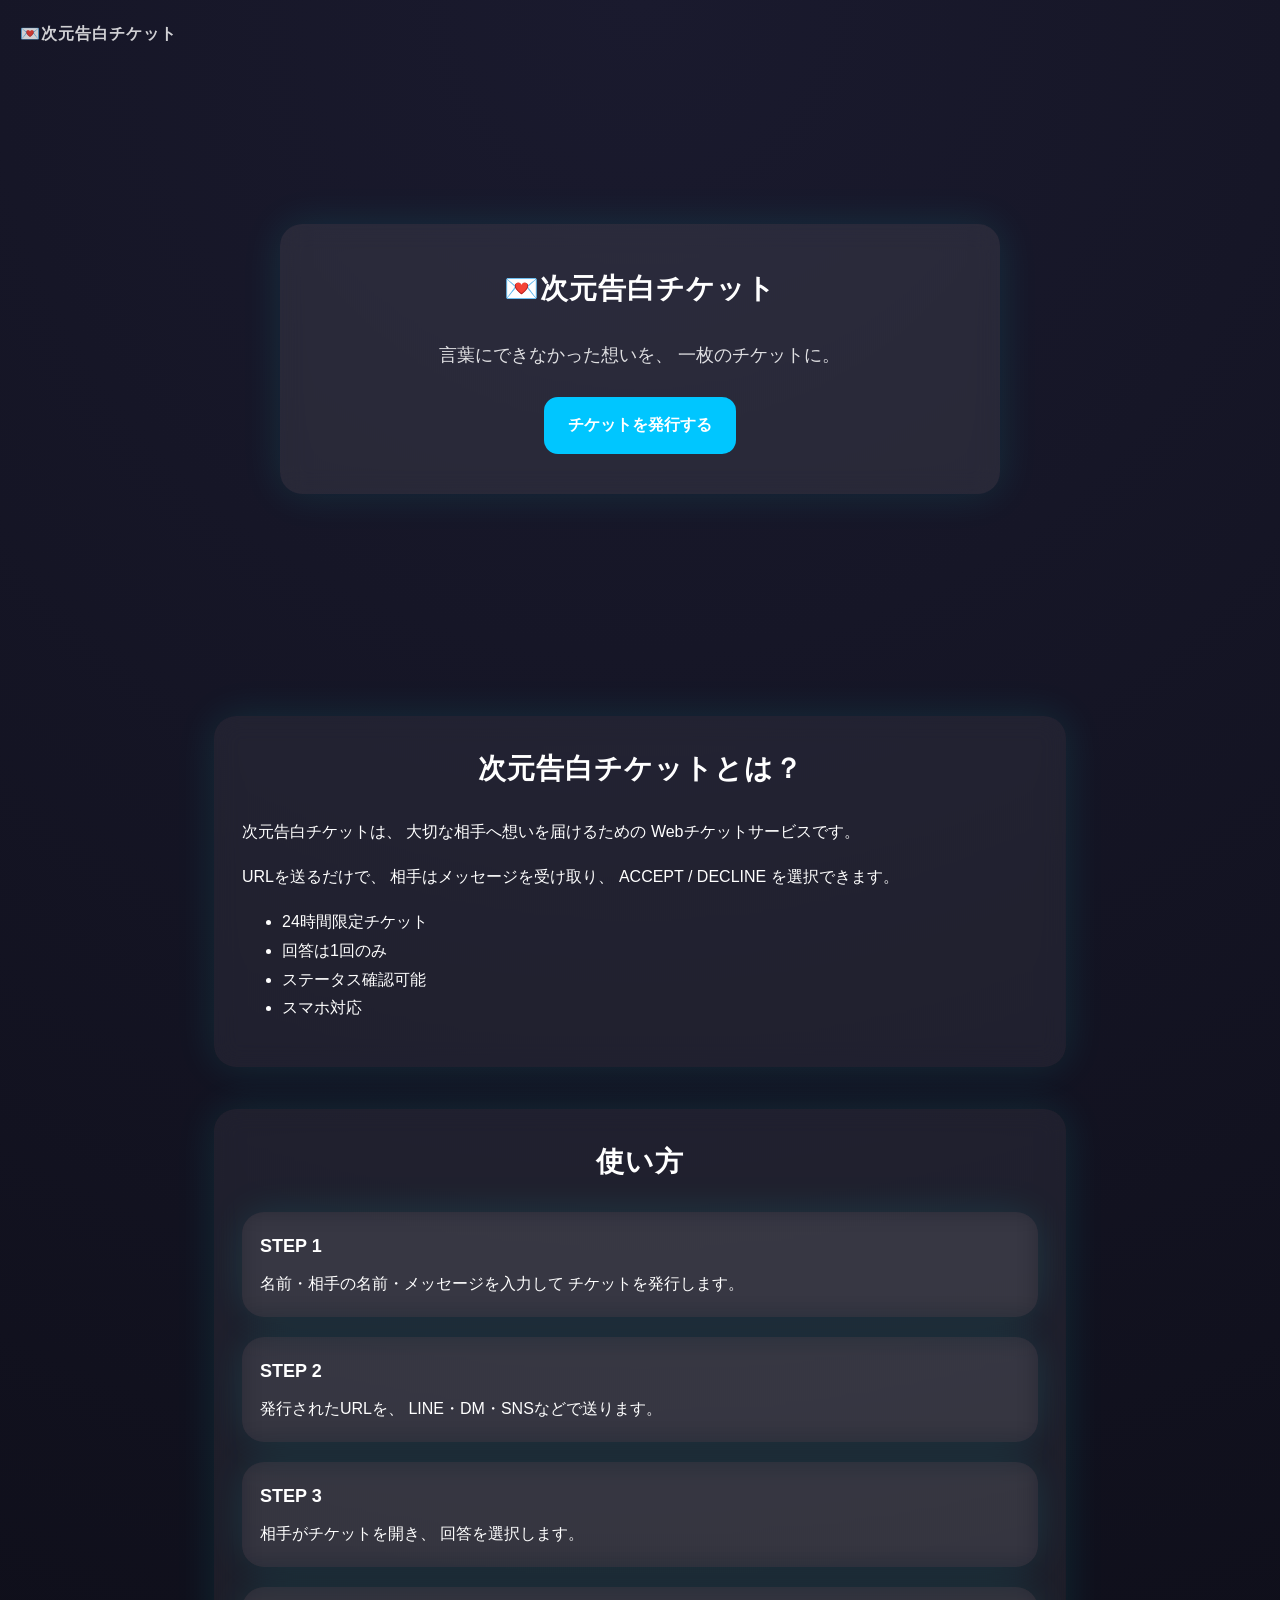
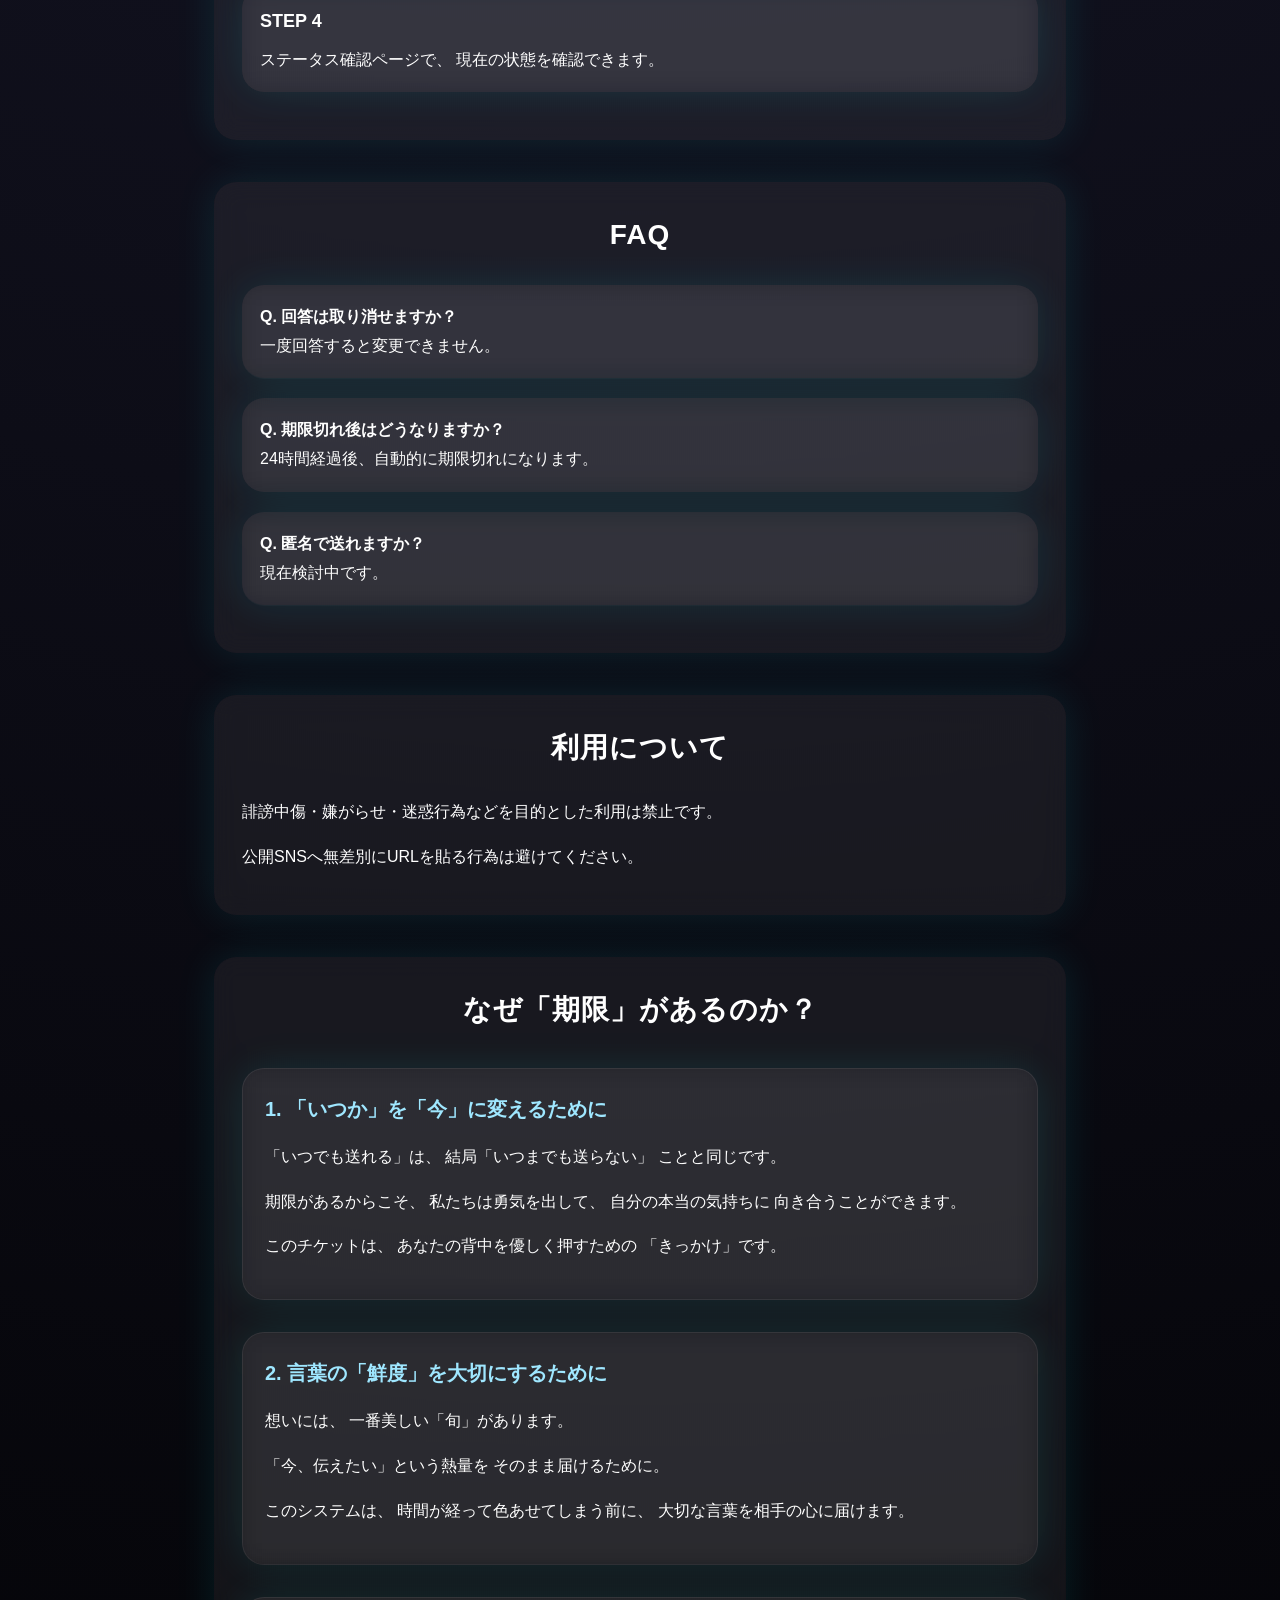
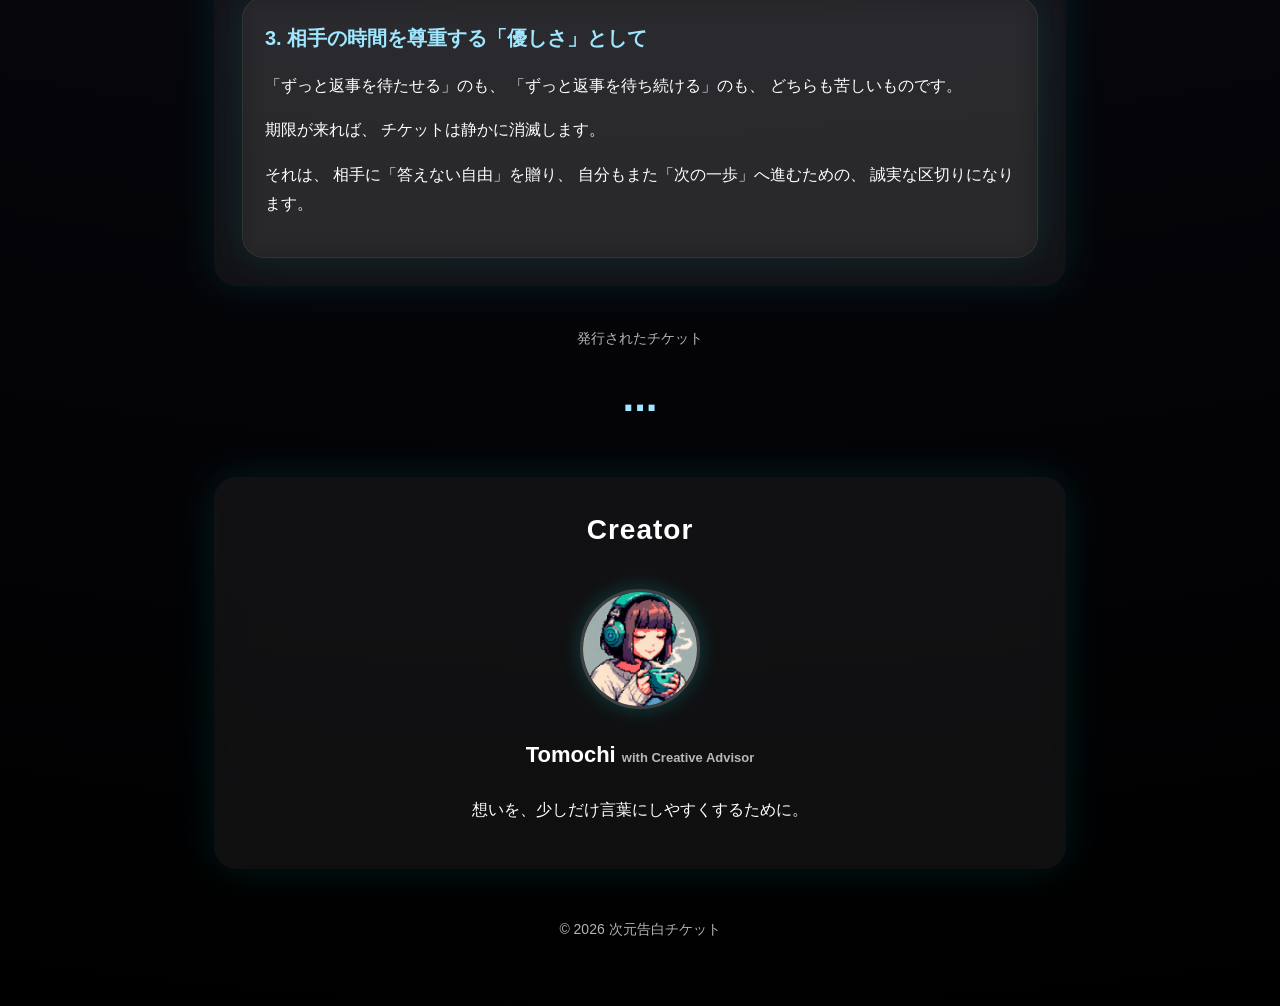
==== commit abf51e95: "Update about.html" ====
--- a/about.html
+++ b/about.html
@@ -23,252 +23,11 @@
   
 <title>⏰次元告白チケット | About</title>
 
-<style>
-*{
-  box-sizing:border-box;
-}
-
-body{
-  margin:0;
-  font-family:sans-serif;
-  background:
-    radial-gradient(circle at top,#1a1a2e,#000);
-  color:white;
-  line-height:1.8;
-}
-
-.container{
-  width:100%;
-  max-width:900px;
-  margin:auto;
-  padding:24px;
-}
-
-.hero{
-  min-height:70vh;
-  display:flex;
-  align-items:center;
-  justify-content:center;
-  text-align:center;
-}
-
-.hero-box{
-  width:100%;
-  max-width:720px;
-  padding:40px 28px;
-  border-radius:24px;
-  background:rgba(255,255,255,0.08);
-  backdrop-filter:blur(12px);
-  box-shadow:0 0 40px rgba(0,255,255,0.08);
-}
-
-h1{
-  font-size:42px;
-  margin-bottom:12px;
-  letter-spacing:2px;
-}
-
-.subtitle{
-  font-size:18px;
-  opacity:0.85;
-}
-
-.section{
-  margin-top:42px;
-  padding:28px;
-  border-radius:22px;
-  background:rgba(255,255,255,0.06);
-  backdrop-filter:blur(10px);
-}
-
-.section h2{
-  margin-top:0;
-  font-size:28px;
-  margin-bottom:16px;
-}
-
-.step{
-  margin-bottom:20px;
-  padding:18px;
-  border-radius:16px;
-  background:rgba(255,255,255,0.05);
-}
-
-.step-title{
-  font-weight:bold;
-  margin-bottom:8px;
-  font-size:18px;
-}
-
-.faq{
-  margin-bottom:16px;
-  padding:16px;
-  border-radius:14px;
-  background:rgba(255,255,255,0.05);
-}
-
-.footer{
-  text-align:center;
-  margin:48px 0 20px;
-  opacity:0.7;
-  font-size:14px;
-}
-
-.button-area{
-  margin-top:26px;
-}
-
-.button{
-  display:inline-block;
-  padding:14px 24px;
-  border-radius:14px;
-  text-decoration:none;
-  background:#00c6ff;
-  color:white;
-  font-weight:bold;
-  transition:0.2s;
-}
-
-.button:hover{
-  transform:scale(1.05);
-}
-
-ul{
-  padding-left:20px;
-}
-
-@media(max-width:600px){
-
-  h1{
-    font-size:32px;
-  }
-
-  .hero-box{
-    padding:28px 20px;
-  }
-
-  .section{
-    padding:22px;
-  }
-}
-.creator{
-
-  text-align:center;
-}
-
-.creator-icon{
-
-  width:120px;
-  height:120px;
-
-  border-radius:50%;
-
-  object-fit:cover;
-
-  margin-top:10px;
-
-  border:3px solid rgba(255,255,255,0.2);
-
-  box-shadow:0 0 20px rgba(0,255,255,0.2);
-}
-
-.creator-name{
-
-  font-size:22px;
-  font-weight:bold;
-
-  margin-top:16px;
-}
-.home-link{
-
-  position:fixed;
-
-  top:20px;
-  left:20px;
-
-  color:white;
-
-  text-decoration:none;
-
-  font-weight:bold;
-
-  letter-spacing:1px;
-
-  opacity:0.8;
-
-  z-index:1000;
-}
-
-.home-link:hover{
-
-  opacity:1;
-}  
-
-.concept-block{
-
-  margin-top:32px;
-
-  padding:22px;
-
-  border-radius:18px;
-
-  background:
-    rgba(255,255,255,0.04);
-
-  border:
-    1px solid rgba(255,255,255,0.08);
-}
-
-.concept-title{
-
-  font-size:20px;
-
-  font-weight:bold;
-
-  margin-bottom:14px;
-
-  color:#9fe7ff;
-}
-
-.counter{
-
-  margin-top:40px;
-
-  text-align:center;
-}
-
-.counter-label{
-
-  opacity:0.7;
-
-  margin-bottom:8px;
-
-  font-size:14px;
-}
-
-.counter-number{
-
-  font-size:42px;
-
-  font-weight:bold;
-
-  color:#9fe7ff;
-}
-
-.mini{
-
-  display:block;
-
-  margin-top:4px;
-
-  font-size:12px;
-
-  opacity:0.6;
-}
-</style>
+<link rel="stylesheet" href="css/style.css">
 </head>
 
-<body>
+<body class="center-page">
+    
   <a href="index.html" class="home-link">
   💌次元告白チケット
 </a>
@@ -279,7 +38,7 @@
 
     <div class="hero-box">
 
-      <h1>💌次元告白チケット</h1>
+      <h2>💌次元告白チケット</h2>
 
       <div class="subtitle">
         言葉にできなかった想いを、
--- a/css/style.css
+++ b/css/style.css
@@ -0,0 +1,443 @@
+* {
+  box-sizing: border-box;
+}
+
+body {
+  margin: 0;
+  font-family: sans-serif;
+  background: radial-gradient(circle at top, #1a1a2e, #000);
+  color: white;
+  line-height: 1.8;
+}
+
+body.center-page {
+  min-height: 100vh;
+  display: flex;
+  justify-content: center;
+  align-items: center;
+  padding: 20px;
+}
+
+a {
+  color: white;
+}
+
+.hidden {
+  display: none !important;
+}
+
+/* Common links */
+
+.home-link {
+  position: fixed;
+  top: 20px;
+  left: 20px;
+  color: white;
+  text-decoration: none;
+  font-weight: bold;
+  letter-spacing: 1px;
+  opacity: 0.8;
+  z-index: 1000;
+}
+
+.home-link:hover,
+.about-link:hover {
+  opacity: 1;
+}
+
+.about-link {
+  position: fixed;
+  right: 20px;
+  bottom: 18px;
+  color: white;
+  opacity: 0.7;
+  text-decoration: none;
+  font-size: 14px;
+}
+
+/* Common panels */
+
+.ticket,
+.card,
+.hero-box,
+.section,
+.step,
+.faq,
+.concept-block {
+  background: rgba(255, 255, 255, 0.08);
+  backdrop-filter: blur(12px);
+  border-radius: 22px;
+  box-shadow: 0 0 40px rgba(0, 255, 255, 0.10);
+}
+
+.ticket {
+  width: 100%;
+  max-width: 420px;
+  padding: 30px;
+  text-align: center;
+  border: 1px solid rgba(255, 255, 255, 0.08);
+}
+
+.card {
+  width: 360px;
+  padding: 28px;
+  text-align: center;
+}
+
+/* Typography */
+
+h1 {
+  margin-top: 0;
+  margin-bottom: 12px;
+  font-size: 42px;
+  letter-spacing: 2px;
+}
+
+h2 {
+  margin-top: 0;
+  margin-bottom: 24px;
+  font-size: 28px;
+  letter-spacing: 1px;
+  text-align: center;
+}
+
+.subtitle {
+  font-size: 18px;
+  opacity: 0.85;
+}
+
+.message {
+  margin-top: 20px;
+  line-height: 1.7;
+  font-size: 18px;
+  white-space: pre-wrap;
+}
+
+.small,
+.small-text,
+.small-note,
+.mini {
+  font-size: 13px;
+  opacity: 0.7;
+}
+
+.small-note {
+  margin-top: 12px;
+  text-align: center;
+}
+
+.big-text,
+.big {
+  font-size: 38px;
+  font-weight: bold;
+  letter-spacing: 4px;
+}
+
+/* Forms */
+
+.label {
+  margin-top: 14px;
+  margin-bottom: 8px;
+  font-size: 14px;
+  opacity: 0.8;
+}
+
+input,
+textarea {
+  width: 100%;
+  padding: 14px;
+  border-radius: 14px;
+  border: 1px solid rgba(255, 255, 255, 0.08);
+  background: rgba(255, 255, 255, 0.06);
+  color: white;
+  outline: none;
+  font-size: 15px;
+  transition: 0.2s;
+}
+
+input:focus,
+textarea:focus {
+  border-color: rgba(0, 198, 255, 0.6);
+  box-shadow: 0 0 12px rgba(0, 198, 255, 0.25);
+}
+
+textarea {
+  min-height: 140px;
+  resize: none;
+}
+
+/* Buttons */
+
+button,
+.button {
+  border: none;
+  border-radius: 14px;
+  color: white;
+  font-size: 16px;
+  font-weight: bold;
+  cursor: pointer;
+  transition: 0.2s;
+}
+
+button {
+  padding: 14px 20px;
+  margin-top: 18px;
+  background: linear-gradient(135deg, #00c6ff, #0072ff);
+}
+
+button:hover,
+.button:hover {
+  transform: translateY(-2px);
+  opacity: 0.95;
+}
+
+.button {
+  display: inline-block;
+  padding: 14px 24px;
+  text-decoration: none;
+  background: #00c6ff;
+}
+
+.yes {
+  background: #a9d8a9;
+}
+
+.no {
+  background: #ddd;
+  color: #111;
+}
+
+.button-area {
+  margin-top: 26px;
+}
+
+/* Overlay / Popup */
+
+.overlay {
+  position: fixed;
+  inset: 0;
+  background: rgba(0, 0, 0, 0.82);
+  display: flex;
+  justify-content: center;
+  align-items: center;
+  z-index: 999;
+}
+
+.popup {
+  text-align: center;
+  animation: pop 0.5s ease;
+}
+
+/* Layout pages */
+
+.container {
+  width: 100%;
+  max-width: 900px;
+  margin: auto;
+  padding: 24px;
+}
+
+.hero {
+  min-height: 70vh;
+  display: flex;
+  align-items: center;
+  justify-content: center;
+  text-align: center;
+}
+
+.hero-box {
+  width: 100%;
+  max-width: 720px;
+  padding: 40px 28px;
+}
+
+.section {
+  margin-top: 42px;
+  padding: 28px;
+  background: rgba(255, 255, 255, 0.06);
+}
+
+.step,
+.faq {
+  margin-bottom: 20px;
+  padding: 18px;
+  background: rgba(255, 255, 255, 0.05);
+}
+
+.step-title {
+  margin-bottom: 8px;
+  font-size: 18px;
+  font-weight: bold;
+}
+
+.footer {
+  margin: 48px 0 20px;
+  text-align: center;
+  opacity: 0.7;
+  font-size: 14px;
+}
+
+/* About / creator */
+
+.creator {
+  text-align: center;
+}
+
+.creator-icon {
+  width: 120px;
+  height: 120px;
+  margin-top: 10px;
+  border-radius: 50%;
+  object-fit: cover;
+  border: 3px solid rgba(255, 255, 255, 0.2);
+  box-shadow: 0 0 20px rgba(0, 255, 255, 0.2);
+}
+
+.creator-name {
+  margin-top: 16px;
+  font-size: 22px;
+  font-weight: bold;
+}
+
+.concept-block {
+  margin-top: 32px;
+  padding: 22px;
+  background: rgba(255, 255, 255, 0.04);
+  border: 1px solid rgba(255, 255, 255, 0.08);
+}
+
+.concept-title {
+  margin-bottom: 14px;
+  font-size: 20px;
+  font-weight: bold;
+  color: #9fe7ff;
+}
+
+/* Counter */
+
+.counter {
+  margin-top: 40px;
+  text-align: center;
+}
+
+.counter-label {
+  margin-bottom: 8px;
+  font-size: 14px;
+  opacity: 0.7;
+}
+
+.counter-number {
+  font-size: 42px;
+  font-weight: bold;
+  color: #9fe7ff;
+}
+
+/* Status */
+
+.names {
+  margin-top: 20px;
+  font-size: 20px;
+  font-weight: bold;
+}
+
+.status {
+  margin-top: 28px;
+  font-size: 26px;
+  font-weight: bold;
+}
+
+.pending {
+  color: #ffd966;
+}
+
+.accepted {
+  color: #8cffb2;
+}
+
+.declined {
+  color: #ff9b9b;
+}
+
+/* Hearts */
+
+#hearts {
+  position: fixed;
+  inset: 0;
+  pointer-events: none;
+  overflow: hidden;
+  z-index: 9999;
+}
+
+.heart {
+  position: absolute;
+  bottom: -20px;
+  font-size: 24px;
+  animation: floatUp 3s linear forwards;
+}
+
+/* Animation */
+
+@keyframes pop {
+  0% {
+    transform: scale(0.6);
+    opacity: 0;
+  }
+
+  100% {
+    transform: scale(1);
+    opacity: 1;
+  }
+}
+
+@keyframes pulse {
+  0% {
+    opacity: 0.5;
+    transform: scale(0.98);
+  }
+
+  50% {
+    opacity: 1;
+    transform: scale(1.03);
+  }
+
+  100% {
+    opacity: 0.5;
+    transform: scale(0.98);
+  }
+}
+
+@keyframes floatUp {
+  0% {
+    transform: translateY(0) scale(0.8);
+    opacity: 0;
+  }
+
+  10% {
+    opacity: 1;
+  }
+
+  100% {
+    transform: translateY(-110vh) scale(1.4) rotate(20deg);
+    opacity: 0;
+  }
+}
+
+/* Responsive */
+
+@media (max-width: 600px) {
+  h1 {
+    font-size: 32px;
+  }
+
+  .hero-box {
+    padding: 28px 20px;
+  }
+
+  .section {
+    padding: 22px;
+  }
+
+  .card {
+    width: 100%;
+  }
+}
